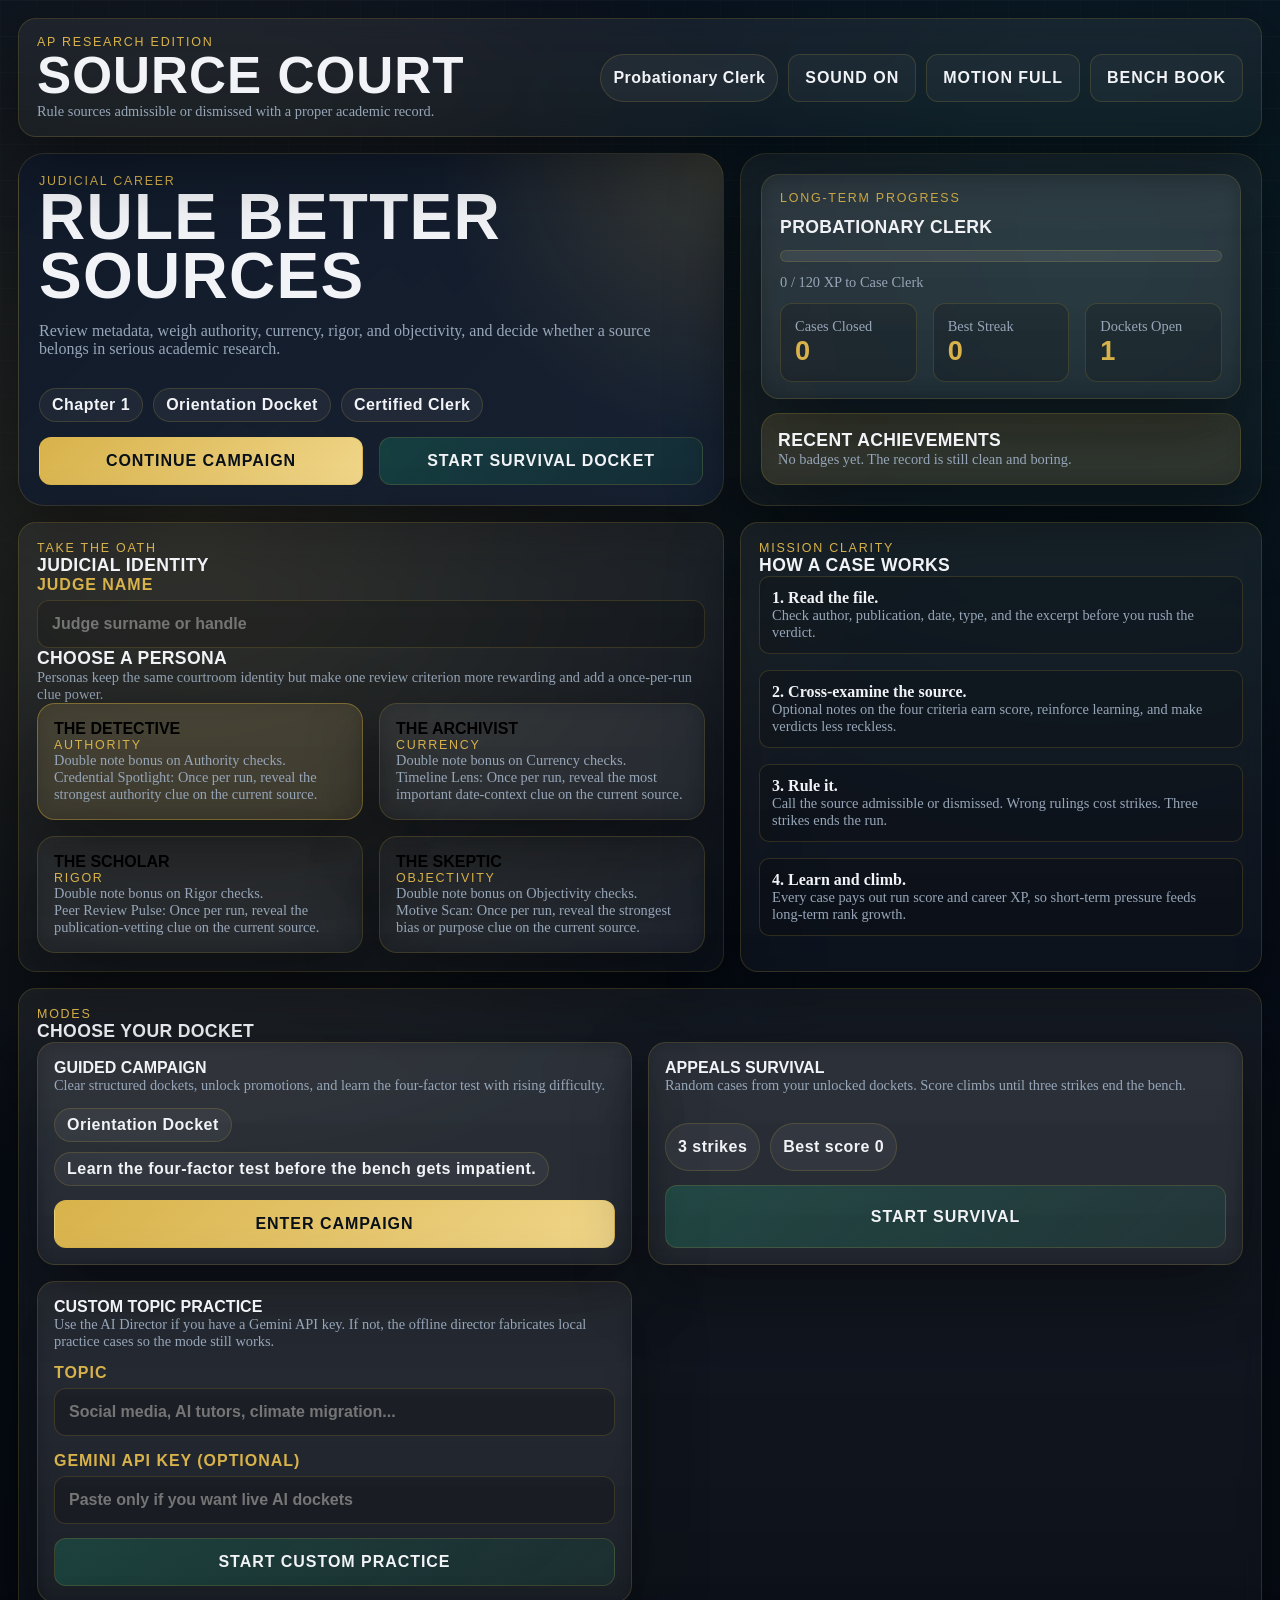
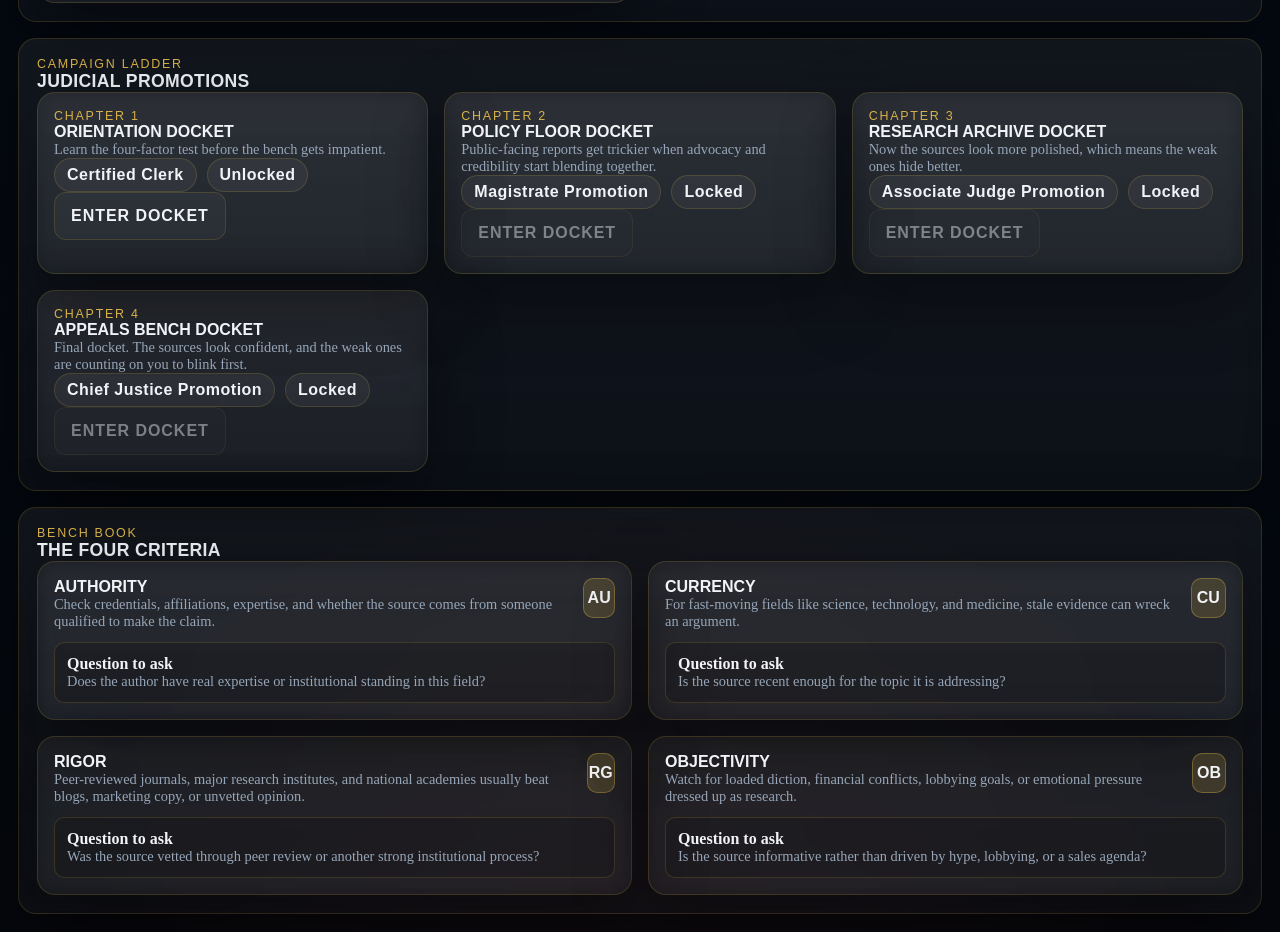
==== Source Court2/index.html @ 69c7f865 "Change" ====
<!DOCTYPE html>
<html lang="en">
  <head>
    <meta charset="UTF-8" />
    <meta name="viewport" content="width=device-width, initial-scale=1.0" />
    <title>Source Court: AP Research Edition</title>
    <meta
      name="description"
      content="A courtroom source-evaluation game for AP Research and source review practice."
    />
    <link rel="stylesheet" href="styles.css" />
  </head>
  <body>
    <div id="app" class="app-shell">
      <noscript>
        <div class="noscript">
          Source Court needs JavaScript enabled. The bench is unimpressed.
        </div>
      </noscript>
    </div>
    <div id="live-region" class="sr-only" aria-live="polite" aria-atomic="true"></div>
    <script src="data.js"></script>
    <script src="app.js"></script>
  </body>
</html>
---- Source Court2/styles.css ----
:root {
  --bg: #07101d;
  --bg-deep: #04070e;
  --surface: #101a2b;
  --surface-2: #172235;
  --panel: rgba(255, 255, 255, 0.05);
  --line: rgba(212, 175, 55, 0.18);
  --line-strong: rgba(212, 175, 55, 0.42);
  --gold: #d8b24a;
  --gold-soft: #f0d68a;
  --text: #f1f3f6;
  --muted: #97a6b8;
  --admit: #18c08c;
  --dismiss: #f05c53;
  --ink: #091018;
  --shadow: 0 24px 70px rgba(0, 0, 0, 0.42);
  --radius-xl: 26px;
  --radius-lg: 18px;
  --radius-md: 12px;
  --radius-sm: 8px;
  --display: 'Avenir Next Condensed', 'Franklin Gothic Medium', 'Segoe UI', sans-serif;
  --body: Georgia, 'Times New Roman', serif;
}

*,
*::before,
*::after {
  box-sizing: border-box;
}

html,
body {
  min-height: 100%;
}

body {
  margin: 0;
  font-family: var(--body);
  color: var(--text);
  background:
    radial-gradient(circle at 15% 20%, rgba(216, 178, 74, 0.15), transparent 30%),
    radial-gradient(circle at 85% 10%, rgba(24, 192, 140, 0.08), transparent 24%),
    radial-gradient(circle at 50% 110%, rgba(240, 92, 83, 0.08), transparent 26%),
    linear-gradient(180deg, #08101d 0%, #04070d 100%);
  letter-spacing: 0;
}

body::before {
  content: '';
  position: fixed;
  inset: 0;
  pointer-events: none;
  background-image:
    linear-gradient(rgba(255, 255, 255, 0.03) 1px, transparent 1px),
    linear-gradient(90deg, rgba(255, 255, 255, 0.02) 1px, transparent 1px);
  background-size: 36px 36px;
  mask-image: linear-gradient(180deg, rgba(0, 0, 0, 0.82), transparent 90%);
}

button,
input {
  font: inherit;
}

button {
  cursor: pointer;
}

input {
  width: 100%;
}

.app-shell {
  min-height: 100vh;
  padding: 18px;
}

.screen {
  min-height: calc(100vh - 36px);
  display: grid;
  gap: 16px;
}

.topbar,
.panel,
.case-card,
.criteria-card,
.mode-card,
.persona-card,
.summary-card,
.toast,
.modal-card,
.score-breakdown,
.badge-card,
.hero-main,
.hero-side,
.career-banner,
.bench-brief,
.power-card {
  border: 1px solid var(--line);
  background: linear-gradient(180deg, rgba(255, 255, 255, 0.06), rgba(255, 255, 255, 0.03));
  box-shadow: var(--shadow);
  backdrop-filter: blur(10px);
}

.topbar {
  display: flex;
  justify-content: space-between;
  align-items: center;
  gap: 18px;
  padding: 16px 18px;
  border-radius: var(--radius-lg);
  position: sticky;
  top: 18px;
  z-index: 30;
}

.brand-lockup {
  display: grid;
  gap: 4px;
}

.eyebrow {
  font-family: var(--display);
  font-size: 0.78rem;
  text-transform: uppercase;
  letter-spacing: 0.14em;
  color: var(--gold);
}

.brand-title,
.section-title,
.panel-title,
.screen-title,
.stamp {
  margin: 0;
  font-family: var(--display);
  font-weight: 900;
  text-transform: uppercase;
  letter-spacing: 0.02em;
}

.brand-title {
  font-size: clamp(2.1rem, 4vw, 3.4rem);
  line-height: 0.9;
}

.screen-title {
  font-size: clamp(2.4rem, 5vw, 4rem);
  line-height: 0.92;
}

.section-title,
.panel-title {
  font-size: 1.1rem;
}

.subtle,
.muted {
  color: var(--muted);
}

.small {
  font-size: 0.9rem;
}

.hero-grid,
.home-grid,
.court-grid,
.verdict-grid,
.summary-grid,
.criteria-grid,
.mode-grid,
.persona-grid,
.score-grid,
.sidebar-stack,
.field-stack,
.button-row,
.tag-row,
.career-stats,
.overview-grid {
  display: grid;
  gap: 16px;
}

.hero-grid,
.court-grid {
  grid-template-columns: minmax(0, 1.15fr) minmax(300px, 0.85fr);
}

.home-grid {
  grid-template-columns: minmax(0, 1.15fr) minmax(320px, 0.85fr);
}

.hero-main,
.hero-side,
.panel,
.case-card,
.summary-card,
.mode-card,
.badge-card,
.bench-brief,
.power-card {
  border-radius: var(--radius-xl);
  padding: 20px;
}

.hero-main {
  min-height: 320px;
  display: flex;
  flex-direction: column;
  justify-content: space-between;
  background:
    radial-gradient(circle at top right, rgba(216, 178, 74, 0.18), transparent 36%),
    linear-gradient(135deg, rgba(16, 26, 43, 0.9), rgba(23, 34, 53, 0.82));
}

.hero-side {
  display: grid;
  align-content: start;
  gap: 14px;
}

.panel {
  border-radius: var(--radius-lg);
  padding: 18px;
}

.button,
.toggle-button,
.note-button,
.mode-card button,
.persona-card,
.ruling-button {
  border: 1px solid var(--line);
  border-radius: 12px;
  transition: transform 140ms ease, border-color 140ms ease, background 140ms ease, box-shadow 140ms ease;
}

.button,
.toggle-button,
.ruling-button {
  min-height: 48px;
  padding: 12px 16px;
  font-family: var(--display);
  font-weight: 800;
  text-transform: uppercase;
  letter-spacing: 0.06em;
}

.button:hover,
.toggle-button:hover,
.note-button:hover,
.persona-card:hover,
.ruling-button:hover {
  transform: translateY(-2px);
  border-color: var(--line-strong);
}

.button.primary {
  background: linear-gradient(135deg, var(--gold), var(--gold-soft));
  color: var(--ink);
}

.button.secondary {
  background: linear-gradient(135deg, rgba(24, 192, 140, 0.2), rgba(24, 192, 140, 0.08));
  color: var(--text);
}

.button.ghost,
.toggle-button,
.note-button {
  background: rgba(255, 255, 255, 0.035);
  color: var(--text);
}

.button.danger,
.ruling-button.dismiss {
  background: rgba(240, 92, 83, 0.14);
  border-color: rgba(240, 92, 83, 0.4);
  color: #ffd7d3;
}

.button.good,
.ruling-button.admit {
  background: rgba(24, 192, 140, 0.14);
  border-color: rgba(24, 192, 140, 0.42);
  color: #d8fff2;
}

.button:disabled,
.toggle-button:disabled,
.note-button:disabled,
.ruling-button:disabled {
  opacity: 0.45;
  transform: none;
  cursor: not-allowed;
}

.button-row {
  grid-template-columns: repeat(2, minmax(0, 1fr));
}

.single-button-row {
  display: grid;
  gap: 12px;
}

.field-stack label {
  display: grid;
  gap: 6px;
  font-family: var(--display);
  font-weight: 700;
  text-transform: uppercase;
  letter-spacing: 0.06em;
  color: var(--gold);
}

.field-stack input {
  min-height: 48px;
  padding: 12px 14px;
  border-radius: 12px;
  border: 1px solid var(--line);
  background: rgba(0, 0, 0, 0.18);
  color: var(--text);
}

.field-stack input:focus {
  outline: none;
  border-color: var(--line-strong);
  box-shadow: 0 0 0 3px rgba(216, 178, 74, 0.14);
}

.tag-row {
  display: flex;
  flex-wrap: wrap;
  gap: 10px;
}

.tag,
.score-pill,
.career-pill,
.status-pill {
  display: inline-flex;
  align-items: center;
  justify-content: center;
  min-height: 34px;
  padding: 7px 12px;
  border-radius: 999px;
  background: rgba(255, 255, 255, 0.05);
  border: 1px solid var(--line);
  font-family: var(--display);
  font-weight: 700;
  letter-spacing: 0.03em;
}

.status-pill.good {
  color: var(--admit);
  border-color: rgba(24, 192, 140, 0.4);
}

.status-pill.bad {
  color: var(--dismiss);
  border-color: rgba(240, 92, 83, 0.4);
}

.career-banner {
  border-radius: var(--radius-lg);
  padding: 16px 18px;
  display: grid;
  gap: 12px;
}

.meter {
  position: relative;
  height: 12px;
  border-radius: 999px;
  overflow: hidden;
  border: 1px solid var(--line);
  background: rgba(255, 255, 255, 0.08);
}

.meter-fill {
  position: absolute;
  inset: 0 auto 0 0;
  width: 0%;
  border-radius: inherit;
  background: linear-gradient(90deg, var(--gold), var(--gold-soft));
}

.career-stats {
  grid-template-columns: repeat(3, minmax(0, 1fr));
}

.stat-card {
  border-radius: var(--radius-md);
  padding: 14px;
  border: 1px solid var(--line);
  background: rgba(0, 0, 0, 0.16);
}

.stat-card strong,
.score-box strong {
  display: block;
  font-family: var(--display);
  font-size: 1.7rem;
  color: var(--gold);
}

.mode-grid,
.persona-grid,
.criteria-grid,
.score-grid,
.summary-grid {
  grid-template-columns: repeat(2, minmax(0, 1fr));
}

.mode-card,
.persona-card,
.criteria-card,
.summary-card,
.badge-card {
  border-radius: var(--radius-lg);
  padding: 16px;
}

.mode-card {
  display: grid;
  gap: 14px;
}

.mode-card h3,
.persona-card h3,
.criteria-card h3,
.summary-card h3,
.badge-card h3 {
  margin: 0;
  font-family: var(--display);
  text-transform: uppercase;
  font-size: 1rem;
}

.persona-card {
  background: rgba(255, 255, 255, 0.03);
  text-align: left;
}

.persona-card.active {
  border-color: var(--line-strong);
  background: rgba(216, 178, 74, 0.12);
}

.criteria-card {
  display: grid;
  gap: 12px;
  background: rgba(255, 255, 255, 0.035);
}

.criteria-head {
  display: flex;
  justify-content: space-between;
  gap: 12px;
  align-items: start;
}

.criteria-short {
  width: 40px;
  height: 40px;
  display: inline-flex;
  align-items: center;
  justify-content: center;
  border-radius: 10px;
  background: rgba(216, 178, 74, 0.18);
  border: 1px solid rgba(216, 178, 74, 0.36);
  font-family: var(--display);
  font-weight: 800;
}

.note-row {
  display: flex;
  gap: 10px;
}

.note-button {
  flex: 1;
  min-height: 40px;
  padding: 9px 12px;
  font-family: var(--display);
  font-weight: 800;
  letter-spacing: 0.04em;
  text-transform: uppercase;
}

.note-button.pass.active {
  background: rgba(24, 192, 140, 0.16);
  border-color: rgba(24, 192, 140, 0.45);
  color: #dcfff5;
}

.note-button.fail.active {
  background: rgba(240, 92, 83, 0.16);
  border-color: rgba(240, 92, 83, 0.45);
  color: #ffe1de;
}

.criteria-clue,
.tutorial-callout,
.rule-note {
  border-radius: 10px;
  padding: 12px;
  border: 1px solid var(--line);
  background: rgba(0, 0, 0, 0.16);
}

.tutorial-callout {
  border-color: rgba(216, 178, 74, 0.3);
  background: rgba(216, 178, 74, 0.08);
}

.case-card {
  display: grid;
  gap: 16px;
}

.case-meta {
  display: grid;
  grid-template-columns: auto 1fr;
  gap: 8px 16px;
  font-family: var(--display);
}

.case-meta dt {
  text-transform: uppercase;
  letter-spacing: 0.08em;
  color: var(--gold);
  font-size: 0.78rem;
}

.case-meta dd {
  margin: 0;
  color: var(--text);
  font-size: 0.98rem;
}

.excerpt {
  padding: 18px;
  border-radius: 16px;
  background: rgba(0, 0, 0, 0.22);
  border-left: 4px solid var(--gold);
  font-size: 1.15rem;
  line-height: 1.7;
}

.score-box {
  border-radius: 12px;
  padding: 12px 14px;
  border: 1px solid var(--line);
  background: rgba(0, 0, 0, 0.16);
}

.score-grid.run {
  grid-template-columns: repeat(4, minmax(0, 1fr));
}

.strike-row {
  display: inline-flex;
  gap: 8px;
}

.strike-chip {
  width: 22px;
  height: 22px;
  border-radius: 999px;
  border: 1px solid var(--line-strong);
  background: rgba(216, 178, 74, 0.22);
}

.strike-chip.lost {
  background: rgba(240, 92, 83, 0.22);
  border-color: rgba(240, 92, 83, 0.46);
}

.bench-brief,
.power-card {
  display: grid;
  gap: 12px;
}

.ruling-grid {
  display: grid;
  grid-template-columns: repeat(2, minmax(0, 1fr));
  gap: 16px;
}

.ruling-button {
  min-height: 120px;
  display: grid;
  gap: 6px;
  align-content: center;
  text-align: center;
}

.ruling-button strong {
  font-size: 1.15rem;
}

.stamp {
  display: inline-flex;
  align-items: center;
  justify-content: center;
  min-height: 110px;
  padding: 18px 26px;
  border-radius: 18px;
  border: 4px solid currentColor;
  transform: rotate(-4deg);
  font-size: clamp(2rem, 4vw, 3rem);
}

.stamp.good {
  color: var(--admit);
}

.stamp.bad {
  color: var(--dismiss);
}

.verdict-hero {
  display: grid;
  gap: 16px;
  justify-items: center;
  text-align: center;
}

.score-breakdown {
  border-radius: var(--radius-lg);
  padding: 18px;
  display: grid;
  gap: 10px;
}

.breakdown-row {
  display: flex;
  justify-content: space-between;
  gap: 18px;
  padding-bottom: 10px;
  border-bottom: 1px solid rgba(255, 255, 255, 0.08);
}

.breakdown-row:last-child {
  border-bottom: 0;
  padding-bottom: 0;
}

.criterion-review {
  display: grid;
  gap: 10px;
}

.criterion-review-row {
  border-radius: 12px;
  padding: 14px;
  border: 1px solid var(--line);
  background: rgba(0, 0, 0, 0.18);
  display: grid;
  gap: 6px;
}

.criterion-review-row.good {
  border-color: rgba(24, 192, 140, 0.32);
}

.criterion-review-row.bad {
  border-color: rgba(240, 92, 83, 0.32);
}

.summary-grid {
  grid-template-columns: repeat(3, minmax(0, 1fr));
}

.badge-card {
  background: rgba(216, 178, 74, 0.12);
}

.modal {
  position: fixed;
  inset: 0;
  display: grid;
  place-items: center;
  background: rgba(4, 7, 14, 0.84);
  backdrop-filter: blur(8px);
  z-index: 60;
  padding: 18px;
}

.modal-card {
  width: min(980px, 100%);
  border-radius: 24px;
  padding: 24px;
  display: grid;
  gap: 16px;
}

.toast {
  position: fixed;
  right: 20px;
  bottom: 20px;
  min-width: 260px;
  max-width: 360px;
  border-radius: 16px;
  padding: 14px 16px;
  z-index: 70;
}

.noscript {
  min-height: 100vh;
  display: grid;
  place-items: center;
  text-align: center;
  font-size: 1.1rem;
  padding: 24px;
}

.sr-only {
  position: absolute;
  width: 1px;
  height: 1px;
  padding: 0;
  margin: -1px;
  overflow: hidden;
  clip: rect(0, 0, 0, 0);
  white-space: nowrap;
  border: 0;
}

body.reduced-motion *,
body.reduced-motion *::before,
body.reduced-motion *::after {
  animation-duration: 0.01ms !important;
  transition-duration: 0.01ms !important;
  scroll-behavior: auto !important;
}

@media (max-width: 1100px) {
  .hero-grid,
  .home-grid,
  .court-grid,
  .verdict-grid {
    grid-template-columns: 1fr;
  }
}

@media (max-width: 760px) {
  .app-shell {
    padding: 10px;
  }

  .topbar {
    position: static;
    flex-direction: column;
    align-items: stretch;
  }

  .mode-grid,
  .persona-grid,
  .criteria-grid,
  .score-grid,
  .summary-grid,
  .career-stats,
  .button-row,
  .ruling-grid {
    grid-template-columns: 1fr;
  }

  .screen-title {
    font-size: 2.4rem;
  }
}
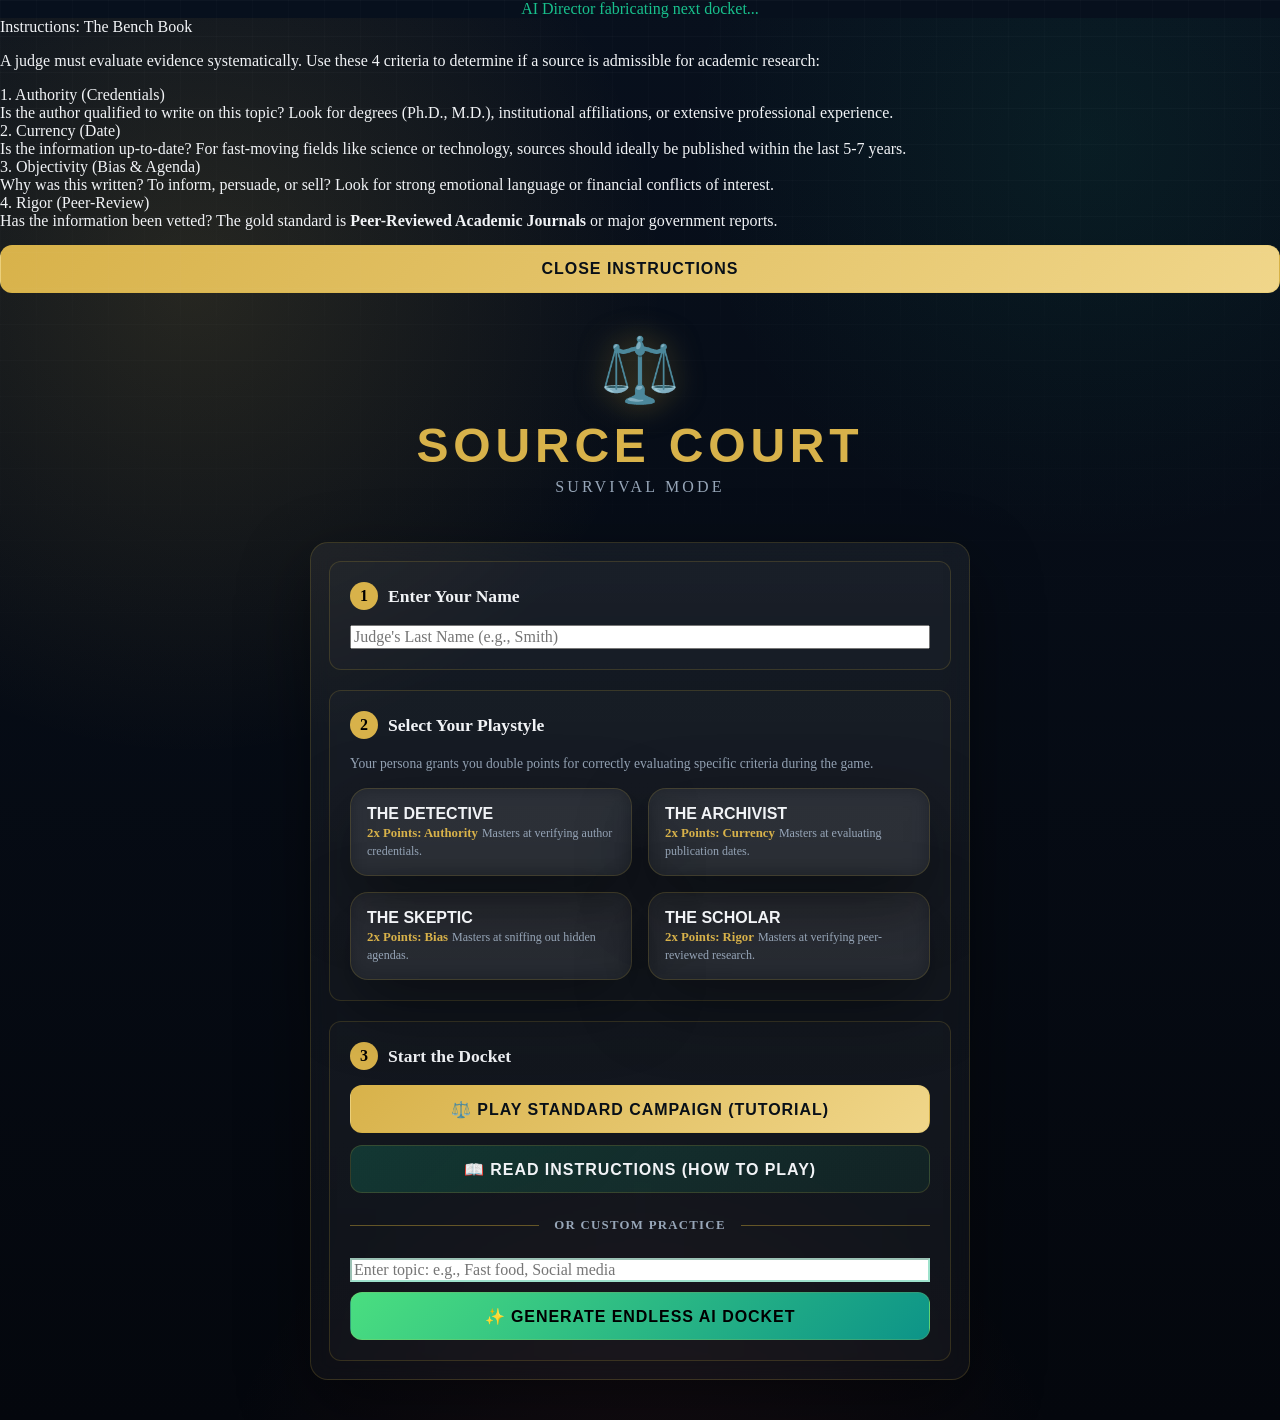
==== commit 11fea2b7: "Update index.html" ====
--- a/Source Court2/index.html
+++ b/Source Court2/index.html
@@ -1,25 +1,278 @@
 <!DOCTYPE html>
 <html lang="en">
-  <head>
-    <meta charset="UTF-8" />
-    <meta name="viewport" content="width=device-width, initial-scale=1.0" />
-    <title>Source Court: AP Research Edition</title>
-    <meta
-      name="description"
-      content="A courtroom source-evaluation game for AP Research and source review practice."
-    />
-    <link rel="stylesheet" href="styles.css" />
-  </head>
-  <body>
-    <div id="app" class="app-shell">
-      <noscript>
-        <div class="noscript">
-          Source Court needs JavaScript enabled. The bench is unimpressed.
-        </div>
-      </noscript>
-    </div>
-    <div id="live-region" class="sr-only" aria-live="polite" aria-atomic="true"></div>
-    <script src="data.js"></script>
-    <script src="app.js"></script>
-  </body>
+<head>
+<meta charset="UTF-8">
+<meta name="viewport" content="width=device-width, initial-scale=1.0">
+<title>Source Court — AP Research Edition</title>
+<link rel="stylesheet" href="styles.css">
+<style>
+  /* Extra UX Styles for the Home Screen Steps */
+  .step-container {
+    background: rgba(255, 255, 255, 0.02);
+    border: 1px solid var(--line);
+    border-radius: var(--radius-md);
+    padding: 20px;
+    margin-bottom: 20px;
+    text-align: left;
+  }
+  .step-title {
+    font-size: 1.1rem;
+    font-weight: 800;
+    color: var(--text);
+    margin-bottom: 15px;
+    display: flex;
+    align-items: center;
+    gap: 10px;
+  }
+  .step-num {
+    background: var(--gold);
+    color: #000;
+    width: 28px;
+    height: 28px;
+    display: flex;
+    align-items: center;
+    justify-content: center;
+    border-radius: 50%;
+    font-size: 1rem;
+    font-weight: 900;
+  }
+  #error-message {
+    display: none;
+    background: rgba(239, 68, 68, 0.1);
+    border: 1px solid var(--dismiss);
+    color: var(--dismiss);
+    padding: 15px;
+    border-radius: var(--radius-md);
+    margin-bottom: 20px;
+    font-weight: bold;
+    text-align: center;
+    animation: shake 0.4s ease;
+  }
+</style>
+</head>
+<body>
+
+<div id="aiLoadingModal" class="modal-overlay">
+  <div class="modal-content" style="text-align: center; border-color: var(--admit); background: var(--bg);">
+    <div class="ai-spinner" style="border-top-color: var(--admit); border-color: var(--admit-dim);"></div>
+    <div class="ai-loader" style="color: var(--admit);">AI Director fabricating next docket...</div>
+  </div>
+</div>
+
+<div id="benchBookModal" class="modal-overlay">
+  <div class="modal-content">
+    <div class="modal-title">Instructions: The Bench Book</div>
+    <p>A judge must evaluate evidence systematically. Use these 4 criteria to determine if a source is admissible for academic research:</p>
+    
+    <div class="def-block">
+      <div class="def-title">1. Authority (Credentials)</div>
+      <div class="def-desc">Is the author qualified to write on this topic? Look for degrees (Ph.D., M.D.), institutional affiliations, or extensive professional experience.</div>
+    </div>
+    <div class="def-block">
+      <div class="def-title">2. Currency (Date)</div>
+      <div class="def-desc">Is the information up-to-date? For fast-moving fields like science or technology, sources should ideally be published within the last 5-7 years.</div>
+    </div>
+    <div class="def-block">
+      <div class="def-title">3. Objectivity (Bias & Agenda)</div>
+      <div class="def-desc">Why was this written? To inform, persuade, or sell? Look for strong emotional language or financial conflicts of interest.</div>
+    </div>
+    <div class="def-block">
+      <div class="def-title">4. Rigor (Peer-Review)</div>
+      <div class="def-desc">Has the information been vetted? The gold standard is <strong>Peer-Reviewed Academic Journals</strong> or major government reports.</div>
+    </div>
+
+    <button class="button primary" style="width: 100%; margin-top: 15px;" onclick="document.getElementById('benchBookModal').classList.remove('active')">Close Instructions</button>
+  </div>
+</div>
+
+<div id="home" class="screen active" style="align-content: center; max-width: 700px; margin: 0 auto; padding: 40px 20px;">
+  <div style="text-align: center; margin-bottom: 30px;">
+    <span style="font-size: 4rem; display: block; margin-bottom: 10px; filter: drop-shadow(0 0 15px rgba(212, 175, 55, 0.5));">⚖️</span>
+    <div style="font-size: 3rem; font-weight: 900; letter-spacing: 0.1em; color: var(--gold); text-transform: uppercase; font-family: var(--display);">Source Court</div>
+    <div style="color: var(--muted); font-size: 1rem; margin-top: 5px; letter-spacing: 0.2em; text-transform: uppercase;">Survival Mode</div>
+  </div>
+  
+  <div class="panel">
+    <div id="error-message"></div>
+
+    <div class="step-container">
+      <div class="step-title"><span class="step-num">1</span> Enter Your Name</div>
+      <input type="text" id="inp-name" placeholder="Judge's Last Name (e.g., Smith)" autocomplete="off">
+    </div>
+
+    <div class="step-container">
+      <div class="step-title"><span class="step-num">2</span> Select Your Playstyle</div>
+      <p style="font-size: 0.85rem; color: var(--muted); margin-bottom: 15px; line-height: 1.4;">Your persona grants you double points for correctly evaluating specific criteria during the game.</p>
+      
+      <div class="persona-grid">
+        <div class="persona-card p-auth" onclick="selectPersona('authority')">
+          <h3>The Detective</h3>
+          <span style="color: var(--gold); font-size: 0.8rem; font-weight: bold;">2x Points: Authority</span>
+          <span style="color: var(--muted); font-size: 0.75rem; margin-top: 5px;">Masters at verifying author credentials.</span>
+        </div>
+        <div class="persona-card p-curr" onclick="selectPersona('currency')">
+          <h3>The Archivist</h3>
+          <span style="color: var(--gold); font-size: 0.8rem; font-weight: bold;">2x Points: Currency</span>
+          <span style="color: var(--muted); font-size: 0.75rem; margin-top: 5px;">Masters at evaluating publication dates.</span>
+        </div>
+        <div class="persona-card p-bias" onclick="selectPersona('bias')">
+          <h3>The Skeptic</h3>
+          <span style="color: var(--gold); font-size: 0.8rem; font-weight: bold;">2x Points: Bias</span>
+          <span style="color: var(--muted); font-size: 0.75rem; margin-top: 5px;">Masters at sniffing out hidden agendas.</span>
+        </div>
+        <div class="persona-card p-peer" onclick="selectPersona('peer')">
+          <h3>The Scholar</h3>
+          <span style="color: var(--gold); font-size: 0.8rem; font-weight: bold;">2x Points: Rigor</span>
+          <span style="color: var(--muted); font-size: 0.75rem; margin-top: 5px;">Masters at verifying peer-reviewed research.</span>
+        </div>
+      </div>
+    </div>
+
+    <div class="step-container" style="margin-bottom: 0;">
+      <div class="step-title"><span class="step-num">3</span> Start the Docket</div>
+      
+      <div class="single-button-row">
+        <button class="button primary" onclick="startGame(false)">⚖️ Play Standard Campaign (Tutorial)</button>
+        <button class="button secondary" onclick="document.getElementById('benchBookModal').classList.add('active')">📖 Read Instructions (How to Play)</button>
+      </div>
+
+      <div style="display: flex; align-items: center; text-align: center; margin: 25px 0; color: var(--muted); font-size: 0.8rem; text-transform: uppercase; letter-spacing: 0.1em; font-weight: bold;">
+        <span style="flex: 1; border-bottom: 1px solid var(--line-strong); margin-right: 15px;"></span>
+        OR CUSTOM PRACTICE
+        <span style="flex: 1; border-bottom: 1px solid var(--line-strong); margin-left: 15px;"></span>
+      </div>
+      
+      <div style="display: grid; gap: 10px;">
+        <input type="text" id="inp-topic" placeholder="Enter topic: e.g., Fast food, Social media" style="border-color: rgba(16, 185, 129, 0.4);">
+        <button class="button" style="background: linear-gradient(135deg, #4ade80, #0d9488); color: #000;" onclick="startGame(true)">✨ Generate Endless AI Docket</button>
+      </div>
+    </div>
+
+  </div>
+</div>
+
+<div id="court" class="screen" style="display: none; max-width: 900px; margin: 0 auto; padding-top: 20px;">
+  <div class="topbar">
+    <div style="text-align: center;">
+      <div class="eyebrow" style="color: var(--muted);">Strikes</div>
+      <div style="font-size: 1.2rem; display: flex; gap: 5px;" id="hudStrikes">
+        <span class="strike-chip" id="s1"></span>
+        <span class="strike-chip" id="s2"></span>
+        <span class="strike-chip" id="s3"></span>
+      </div>
+    </div>
+    <div style="text-align: center;">
+      <div class="eyebrow" style="color: var(--muted);">Streak</div>
+      <div style="font-size: 1.2rem; font-weight: bold; font-family: monospace;" id="hudStreak">0 🔥</div>
+    </div>
+    <div style="text-align: center;">
+      <div class="eyebrow" style="color: var(--gold);">Score</div>
+      <div style="font-size: 1.2rem; font-weight: bold; font-family: monospace; color: var(--gold);" id="hudRep">0</div>
+    </div>
+  </div>
+
+  <div class="case-card">
+    <h2 style="font-family: var(--display); font-size: 1.6rem; margin-bottom: 15px;" id="cfTitle"></h2>
+    <div class="metadata-grid">
+      <span class="meta-key">Author</span><span class="meta-val" id="cfAuthor"></span>
+      <span class="meta-key">Publication</span><span class="meta-val" id="cfPub"></span>
+      <span class="meta-key">Date</span><span class="meta-val" id="cfDate"></span>
+      <span class="meta-key">Type</span><span class="meta-val" id="cfType"></span>
+    </div>
+    <div class="excerpt-box" id="cfExcerpt"></div>
+  </div>
+
+  <div class="panel">
+    <h3 class="panel-title" style="color: var(--gold); text-transform: uppercase; letter-spacing: 0.1em; font-size: 1rem; border-bottom: 1px solid var(--line); padding-bottom: 10px; margin-bottom: 20px;">Evidence Gathering (Optional)</h3>
+    
+    <div style="display: grid; gap: 20px;">
+      <div>
+        <div style="font-weight: bold; margin-bottom: 10px;"><span style="color: var(--gold);">1. AUTHORITY:</span> Does the author possess verifiable credentials in this field?</div>
+        <div style="display: flex; gap: 10px;">
+          <button class="button secondary yes" id="btn-q-auth-y" style="flex: 1;" onclick="answerQ('authority', true)">PASSES</button>
+          <button class="button secondary no" id="btn-q-auth-n" style="flex: 1;" onclick="answerQ('authority', false)">FAILS</button>
+        </div>
+      </div>
+      <div>
+        <div style="font-weight: bold; margin-bottom: 10px;"><span style="color: var(--gold);">2. CURRENCY:</span> Is this source sufficiently recent (usually 5-7 years)?</div>
+        <div style="display: flex; gap: 10px;">
+          <button class="button secondary yes" id="btn-q-curr-y" style="flex: 1;" onclick="answerQ('currency', true)">PASSES</button>
+          <button class="button secondary no" id="btn-q-curr-n" style="flex: 1;" onclick="answerQ('currency', false)">FAILS</button>
+        </div>
+      </div>
+      <div>
+        <div style="font-weight: bold; margin-bottom: 10px;"><span style="color: var(--gold);">3. RIGOR:</span> Was this published in a peer-reviewed academic journal?</div>
+        <div style="display: flex; gap: 10px;">
+          <button class="button secondary yes" id="btn-q-peer-y" style="flex: 1;" onclick="answerQ('peer', true)">PASSES</button>
+          <button class="button secondary no" id="btn-q-peer-n" style="flex: 1;" onclick="answerQ('peer', false)">FAILS</button>
+        </div>
+      </div>
+      <div>
+        <div style="font-weight: bold; margin-bottom: 10px;"><span style="color: var(--gold);">4. OBJECTIVITY:</span> Is this source objective and free from extreme bias?</div>
+        <div style="display: flex; gap: 10px;">
+          <button class="button secondary yes" id="btn-q-bias-y" style="flex: 1;" onclick="answerQ('bias', true)">PASSES</button>
+          <button class="button secondary no" id="btn-q-bias-n" style="flex: 1;" onclick="answerQ('bias', false)">FAILS</button>
+        </div>
+      </div>
+    </div>
+  </div>
+
+  <div class="ruling-grid">
+    <button class="ruling-button" data-verdict="true" onclick="submitRuling(true)">
+      <strong>Rule Admissible</strong>
+      <span style="font-size: 0.85rem; opacity: 0.8;">Source is credible & academic</span>
+    </button>
+    <button class="ruling-button" data-verdict="false" onclick="submitRuling(false)">
+      <strong>Rule Dismissed</strong>
+      <span style="font-size: 0.85rem; opacity: 0.8;">Source is flawed or biased</span>
+    </button>
+  </div>
+  <div style="height: 100px;"></div>
+</div>
+
+<div id="verdict" class="screen" style="display: none; max-width: 700px; margin: 0 auto; padding: 40px 20px;">
+  <div style="text-align: center; margin-bottom: 40px;">
+    <div class="stamp" id="verdictStamp"></div>
+    <div id="verdictPromo" style="display: inline-block; padding: 8px 16px; border-radius: 8px; font-weight: bold; text-transform: uppercase; letter-spacing: 0.1em; margin-top: 15px;"></div>
+    <div style="font-size: 1.5rem; font-weight: bold; color: var(--gold); font-family: monospace; margin-top: 15px;" id="verdictRoundScore">+0 SCORE</div>
+  </div>
+
+  <div class="panel" style="margin-bottom: 30px;">
+    <h3 style="color: var(--gold); text-transform: uppercase; font-size: 1rem; border-bottom: 1px solid var(--line); padding-bottom: 10px; margin-bottom: 15px;">Chief Justice Debrief</h3>
+    <div style="font-size: 1.1rem; line-height: 1.6; margin-bottom: 25px;" id="verdictExp"></div>
+    
+    <div id="ceResultsBox" style="display: grid; gap: 10px; margin-bottom: 25px;"></div>
+
+    <div id="aiDebriefZone" style="display: none;">
+      <button class="button" id="btnAskAI" style="width: 100%; background: rgba(74, 222, 128, 0.1); border: 1px solid var(--admit); color: var(--admit);" onclick="askAIForDebrief()">✨ Ask AI Director for detailed breakdown</button>
+      <div id="aiExpBox" style="margin-top: 15px; background: rgba(0,0,0,0.5); border-left: 3px solid var(--admit); padding: 15px; line-height: 1.5; display: none;"></div>
+    </div>
+  </div>
+
+  <button class="button primary" style="width: 100%; padding: 20px; font-size: 1.2rem;" onclick="nextCase()">Bring in the Next Source</button>
+</div>
+
+<div id="end" class="screen" style="display: none; align-content: center; max-width: 500px; margin: 0 auto; text-align: center; padding: 20px;">
+  <div class="panel" id="endCard" style="padding: 50px 30px;">
+    <div style="font-size: 3rem; font-weight: 900; text-transform: uppercase; font-family: var(--display); margin-bottom: 10px;" id="endTitle">MISTRIAL</div>
+    <div style="color: var(--muted); font-size: 1.2rem; margin-bottom: 30px;" id="endRank">You Have Been Disbarred (3 Strikes)</div>
+    
+    <div style="display: grid; grid-template-columns: 1fr 1fr; gap: 15px; margin-bottom: 30px;">
+      <div style="background: rgba(0,0,0,0.3); padding: 20px; border-radius: 8px; border: 1px solid var(--line);">
+        <div style="font-size: 2.5rem; font-weight: bold; color: var(--gold); font-family: monospace;" id="endRep">0</div>
+        <div style="font-size: 0.8rem; text-transform: uppercase; font-weight: bold; letter-spacing: 0.1em; color: var(--muted);">Total Score</div>
+      </div>
+      <div style="background: rgba(0,0,0,0.3); padding: 20px; border-radius: 8px; border: 1px solid var(--line);">
+        <div style="font-size: 2.5rem; font-weight: bold; color: #fbbf24; font-family: monospace;" id="endStreak">0</div>
+        <div style="font-size: 0.8rem; text-transform: uppercase; font-weight: bold; letter-spacing: 0.1em; color: var(--muted);">Best Streak</div>
+      </div>
+    </div>
+    
+    <button class="button primary" style="width: 100%;" onclick="location.reload()">Return to Main Menu</button>
+  </div>
+</div>
+
+<script src="data.js"></script>
+<script src="app.js"></script>
+</body>
 </html>
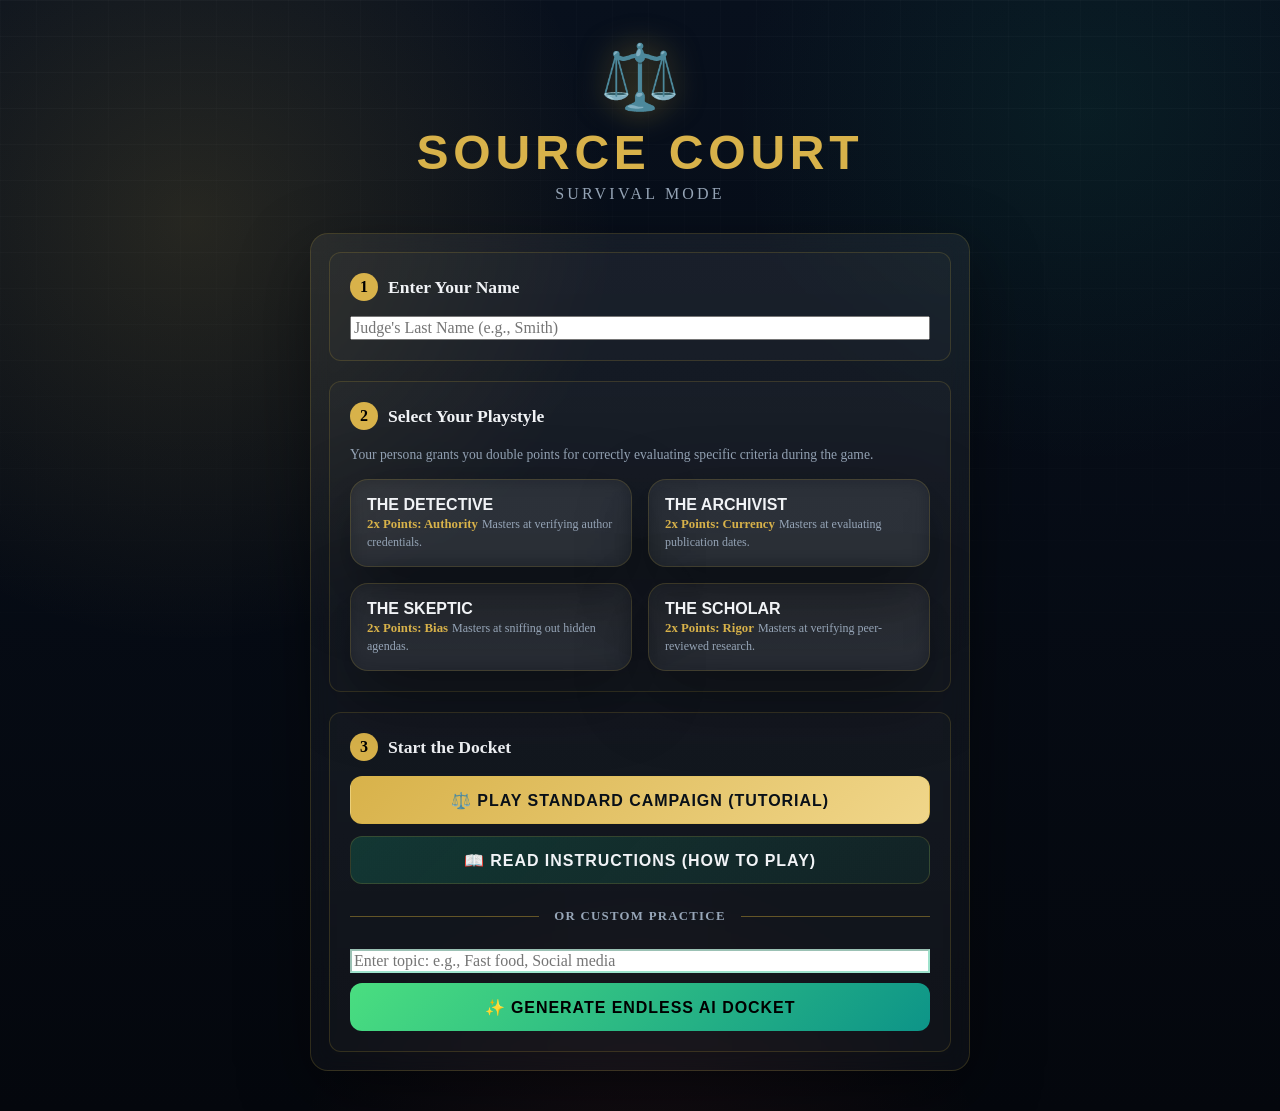
==== commit 50686940: "Update index.html" ====
--- a/Source Court2/index.html
+++ b/Source Court2/index.html
@@ -48,44 +48,86 @@
     text-align: center;
     animation: shake 0.4s ease;
   }
+  
+  @keyframes shake {
+    0%, 100% { transform: translateX(0); }
+    25% { transform: translateX(-5px); }
+    50% { transform: translateX(5px); }
+    75% { transform: translateX(-5px); }
+  }
+
+  .screen { display: none; }
+  .screen.active { display: block; animation: fadeUp 0.4s ease-out; }
+
+  @keyframes fadeUp {
+    from { opacity: 0; transform: translateY(15px); }
+    to   { opacity: 1; transform: translateY(0); }
+  }
+
+  /* Modals */
+  .modal-overlay {
+    position: fixed; top: 0; left: 0; right: 0; bottom: 0;
+    background: rgba(5, 8, 20, 0.9); backdrop-filter: blur(5px);
+    display: none; align-items: center; justify-content: center; z-index: 1000;
+  }
+  .modal-overlay.active { display: flex; }
+  .modal-content {
+    background: var(--surface); border: 1px solid var(--gold);
+    border-radius: var(--radius-lg); padding: 2.5rem; max-width: 600px; width: 90%;
+    box-shadow: 0 10px 50px rgba(212, 175, 55, 0.2); text-align: left;
+    max-height: 90vh; overflow-y: auto;
+  }
+  .modal-title {
+    color: var(--gold); font-size: 1.5rem; font-weight: 900;
+    text-transform: uppercase; margin-bottom: 1rem; text-align: center;
+  }
+  .def-block { background: rgba(255,255,255,0.03); border-radius: 8px; padding: 15px; margin-bottom: 15px; border-left: 4px solid var(--gold); }
+  .def-title { font-weight: 900; font-size: 1.1rem; text-transform: uppercase; margin-bottom: 5px; color: var(--gold); }
+  
+  .ai-spinner {
+    width: 60px; height: 60px; margin: 0 auto 20px auto;
+    border: 4px solid rgba(16, 185, 129, 0.2); border-top-color: var(--admit);
+    border-radius: 50%; animation: spin 1s linear infinite;
+  }
+  @keyframes spin { 100% { transform: rotate(360deg); } }
 </style>
 </head>
 <body>
 
 <div id="aiLoadingModal" class="modal-overlay">
   <div class="modal-content" style="text-align: center; border-color: var(--admit); background: var(--bg);">
-    <div class="ai-spinner" style="border-top-color: var(--admit); border-color: var(--admit-dim);"></div>
-    <div class="ai-loader" style="color: var(--admit);">AI Director fabricating next docket...</div>
+    <div class="ai-spinner"></div>
+    <div style="color: var(--admit); font-weight: bold; letter-spacing: 0.1em; text-transform: uppercase;">AI Director fabricating next docket...</div>
   </div>
 </div>
 
 <div id="benchBookModal" class="modal-overlay">
   <div class="modal-content">
     <div class="modal-title">Instructions: The Bench Book</div>
-    <p>A judge must evaluate evidence systematically. Use these 4 criteria to determine if a source is admissible for academic research:</p>
+    <p style="color: var(--muted); margin-bottom: 1rem;">A judge must evaluate evidence systematically. Use these 4 criteria to determine if a source is admissible for academic research:</p>
     
     <div class="def-block">
       <div class="def-title">1. Authority (Credentials)</div>
-      <div class="def-desc">Is the author qualified to write on this topic? Look for degrees (Ph.D., M.D.), institutional affiliations, or extensive professional experience.</div>
+      <div style="color: var(--muted); font-size: 0.95rem;">Is the author qualified to write on this topic? Look for degrees (Ph.D., M.D.), institutional affiliations, or extensive professional experience.</div>
     </div>
     <div class="def-block">
       <div class="def-title">2. Currency (Date)</div>
-      <div class="def-desc">Is the information up-to-date? For fast-moving fields like science or technology, sources should ideally be published within the last 5-7 years.</div>
+      <div style="color: var(--muted); font-size: 0.95rem;">Is the information up-to-date? For fast-moving fields like science or technology, sources should ideally be published within the last 5-7 years.</div>
     </div>
     <div class="def-block">
       <div class="def-title">3. Objectivity (Bias & Agenda)</div>
-      <div class="def-desc">Why was this written? To inform, persuade, or sell? Look for strong emotional language or financial conflicts of interest.</div>
+      <div style="color: var(--muted); font-size: 0.95rem;">Why was this written? To inform, persuade, or sell? Look for strong emotional language or financial conflicts of interest.</div>
     </div>
     <div class="def-block">
       <div class="def-title">4. Rigor (Peer-Review)</div>
-      <div class="def-desc">Has the information been vetted? The gold standard is <strong>Peer-Reviewed Academic Journals</strong> or major government reports.</div>
-    </div>
-
-    <button class="button primary" style="width: 100%; margin-top: 15px;" onclick="document.getElementById('benchBookModal').classList.remove('active')">Close Instructions</button>
+      <div style="color: var(--muted); font-size: 0.95rem;">Has the information been vetted? The gold standard is <strong>Peer-Reviewed Academic Journals</strong> or major government reports.</div>
+    </div>
+
+    <button class="button primary" onclick="startGame(false)">⚖️ Start Official Campaign</button>
   </div>
 </div>
 
-<div id="home" class="screen active" style="align-content: center; max-width: 700px; margin: 0 auto; padding: 40px 20px;">
+<div id="home" class="screen active" style="max-width: 700px; margin: 0 auto; padding: 40px 20px;">
   <div style="text-align: center; margin-bottom: 30px;">
     <span style="font-size: 4rem; display: block; margin-bottom: 10px; filter: drop-shadow(0 0 15px rgba(212, 175, 55, 0.5));">⚖️</span>
     <div style="font-size: 3rem; font-weight: 900; letter-spacing: 0.1em; color: var(--gold); text-transform: uppercase; font-family: var(--display);">Source Court</div>
@@ -144,14 +186,14 @@
       
       <div style="display: grid; gap: 10px;">
         <input type="text" id="inp-topic" placeholder="Enter topic: e.g., Fast food, Social media" style="border-color: rgba(16, 185, 129, 0.4);">
-        <button class="button" style="background: linear-gradient(135deg, #4ade80, #0d9488); color: #000;" onclick="startGame(true)">✨ Generate Endless AI Docket</button>
+        <button class="button" style="background: linear-gradient(135deg, #4ade80, #0d9488); color: #000; border: none;" onclick="startGame(true)">✨ Generate Endless AI Docket</button>
       </div>
     </div>
 
   </div>
 </div>
 
-<div id="court" class="screen" style="display: none; max-width: 900px; margin: 0 auto; padding-top: 20px;">
+<div id="court" class="screen" style="max-width: 900px; margin: 0 auto; padding-top: 20px;">
   <div class="topbar">
     <div style="text-align: center;">
       <div class="eyebrow" style="color: var(--muted);">Strikes</div>
@@ -230,7 +272,7 @@
   <div style="height: 100px;"></div>
 </div>
 
-<div id="verdict" class="screen" style="display: none; max-width: 700px; margin: 0 auto; padding: 40px 20px;">
+<div id="verdict" class="screen" style="max-width: 700px; margin: 0 auto; padding: 40px 20px;">
   <div style="text-align: center; margin-bottom: 40px;">
     <div class="stamp" id="verdictStamp"></div>
     <div id="verdictPromo" style="display: inline-block; padding: 8px 16px; border-radius: 8px; font-weight: bold; text-transform: uppercase; letter-spacing: 0.1em; margin-top: 15px;"></div>
@@ -252,9 +294,9 @@
   <button class="button primary" style="width: 100%; padding: 20px; font-size: 1.2rem;" onclick="nextCase()">Bring in the Next Source</button>
 </div>
 
-<div id="end" class="screen" style="display: none; align-content: center; max-width: 500px; margin: 0 auto; text-align: center; padding: 20px;">
-  <div class="panel" id="endCard" style="padding: 50px 30px;">
-    <div style="font-size: 3rem; font-weight: 900; text-transform: uppercase; font-family: var(--display); margin-bottom: 10px;" id="endTitle">MISTRIAL</div>
+<div id="end" class="screen" style="max-width: 500px; margin: 0 auto; text-align: center; padding: 20px;">
+  <div class="panel" id="endCard" style="padding: 50px 30px; margin-top: 40px;">
+    <div style="font-size: 3rem; font-weight: 900; text-transform: uppercase; font-family: var(--display); margin-bottom: 10px; color: var(--dismiss);" id="endTitle">MISTRIAL</div>
     <div style="color: var(--muted); font-size: 1.2rem; margin-bottom: 30px;" id="endRank">You Have Been Disbarred (3 Strikes)</div>
     
     <div style="display: grid; grid-template-columns: 1fr 1fr; gap: 15px; margin-bottom: 30px;">
@@ -272,7 +314,371 @@
   </div>
 </div>
 
-<script src="data.js"></script>
-<script src="app.js"></script>
+<script>
+const DEFAULT_CASES = [
+  {
+    title: "The Miracle Berry That Melts Belly Fat Fast",
+    author: "Dr. Wellness (Blogger)",
+    publication: "Holistic Health Daily Blog",
+    date: "2024",
+    type: "Blog Post / Advertisement",
+    excerpt: "\"Big Pharma doesn't want you to know about this Amazonian super-berry! Clinical trials are expensive, so we don't have them yet, but thousands of my customers swear by my $89 supplement. If you truly care about your family's health, buy it today before the government bans it!\"",
+    ansAuthority: false, ansCurrency: true, ansPeer: false, ansBias: false,
+    isAdmissible: false,
+    explanation: "This is a classic textbook example of an unreliable source. The author has no verifiable academic credentials, there is no peer-reviewed science, and the extreme emotional language reveals a clear financial bias to sell a product."
+  },
+  {
+    title: "Global Sea Level Rise Projections 2020-2050",
+    author: "Dr. Elena Rostova, Ph.D. Climatology",
+    publication: "Nature Climate Change",
+    date: "2023",
+    type: "Peer-Reviewed Academic Journal",
+    excerpt: "\"Using satellite altimetry data from 1993 to 2022, this study projects a median sea-level increase of 0.25 meters by 2050 under the RCP4.5 emissions scenario. Margins of error were calculated using a Monte Carlo simulation. Funding was provided entirely by the National Science Foundation, with no declared conflicts of interest.\"",
+    ansAuthority: true, ansCurrency: true, ansPeer: true, ansBias: true,
+    isAdmissible: true,
+    explanation: "This is the gold standard for academic research. The author is a credentialed expert, the data is current, the journal is heavily peer-reviewed, and the language is objective and strictly factual with transparent funding."
+  },
+  {
+    title: "The Internet's Effect on Adolescent Attention Spans",
+    author: "Dr. Marcus Vance, Cognitive Psychologist",
+    publication: "Journal of Educational Psychology",
+    date: "1998",
+    type: "Peer-Reviewed Academic Journal",
+    excerpt: "\"Our study of 400 high school students indicates that spending more than two hours a week on 'World Wide Web' chat rooms correlates with a 15% decrease in sustained reading focus. As dial-up modems become more prevalent in households, educators must monitor this digital distraction carefully.\"",
+    ansAuthority: true, ansCurrency: false, ansPeer: true, ansBias: true,
+    isAdmissible: false,
+    explanation: "While this source is written by an expert and peer-reviewed, it must be DISMISSED due to lack of currency. In the context of internet technology and social media, a study from 1998 (dial-up modems) is entirely obsolete and irrelevant to modern research."
+  },
+  {
+    title: "Why Nuclear Energy is a Dangerous Distraction",
+    author: "Sarah Jenkins, Communications Director",
+    publication: "The Green Earth Alliance Policy Brief",
+    date: "2024",
+    type: "Think Tank / Advocacy Report",
+    excerpt: "\"Despite industry claims of safety, nuclear power remains a terrifying existential threat to humanity. We must abandon all nuclear projects immediately and funnel those billions into solar and wind. Our organization will continue lobbying Congress until every reactor is shut down.\"",
+    ansAuthority: false, ansCurrency: true, ansPeer: false, ansBias: false,
+    isAdmissible: false,
+    explanation: "This is an advocacy piece, not an academic source. The author is a PR director, not a scientist. The language ('terrifying existential threat') is highly emotional, and the organization's stated purpose is lobbying, revealing a strong political agenda."
+  }
+];
+
+const apiKey = ""; 
+
+async function callGeminiAPI(userText, systemText, schema = null) {
+  if (!apiKey) throw new Error("No API key provided.");
+  const url = `https://generativelanguage.googleapis.com/v1beta/models/gemini-2.5-flash-preview-09-2025:generateContent?key=${apiKey}`;
+  const payload = {
+    contents: [{ parts: [{ text: userText }] }],
+    systemInstruction: { parts: [{ text: systemText }] }
+  };
+  if (schema) {
+    payload.generationConfig = { responseMimeType: "application/json", responseSchema: schema };
+  }
+  
+  const res = await fetch(url, { method: "POST", headers: { "Content-Type": "application/json" }, body: JSON.stringify(payload) });
+  if (!res.ok) throw new Error(`HTTP error! status: ${res.status}`);
+  const data = await res.json();
+  const text = data.candidates[0].content.parts[0].text;
+  return schema ? JSON.parse(text) : text;
+}
+
+const aiCaseSchema = {
+  type: "OBJECT",
+  properties: {
+    title: { type: "STRING" },
+    author: { type: "STRING" },
+    publication: { type: "STRING" },
+    date: { type: "STRING" },
+    type: { type: "STRING" },
+    excerpt: { type: "STRING" },
+    ansAuthority: { type: "BOOLEAN" },
+    ansCurrency: { type: "BOOLEAN" },
+    ansPeer: { type: "BOOLEAN" },
+    ansBias: { type: "BOOLEAN" },
+    isAdmissible: { type: "BOOLEAN" },
+    explanation: { type: "STRING" }
+  }
+};
+
+let state = {
+  playerName: "",
+  persona: null,
+  isCustomMode: false,
+  topic: "",
+  cases: [],
+  currentCaseIdx: 0,
+  currentCaseObj: null,
+  rep: 0,
+  streak: 0,
+  maxStreak: 0,
+  strikes: 0,
+  currentAnswers: { authority: null, currency: null, peer: null, bias: null }
+};
+
+function showScreen(id) {
+  document.querySelectorAll(".screen").forEach(s => s.classList.remove("active"));
+  document.getElementById(id).classList.add("active");
+  window.scrollTo(0, 0);
+}
+
+function updateHUD() {
+  document.getElementById("hudRep").textContent = Math.floor(state.rep);
+  document.getElementById("hudStreak").textContent = `${state.streak} 🔥`;
+  if (state.streak >= 3) document.getElementById("hudStreak").style.color = "#fbbf24";
+  else document.getElementById("hudStreak").style.color = "inherit";
+
+  for(let i=1; i<=3; i++) {
+    const icon = document.getElementById(`s${i}`);
+    if (state.strikes >= i) icon.classList.add('lost');
+    else icon.classList.remove('lost');
+  }
+}
+
+function selectPersona(type) {
+  state.persona = type;
+  document.querySelectorAll('.persona-card').forEach(c => c.classList.remove('selected'));
+  document.querySelector(`.p-${type.substring(0,4)}`).classList.add('selected');
+}
+
+function answerQ(qType, val) {
+  state.currentAnswers[qType] = val;
+  const yBtn = document.getElementById(`btn-q-${qType.substring(0,4)}-y`);
+  const nBtn = document.getElementById(`btn-q-${qType.substring(0,4)}-n`);
+  
+  // Reset
+  yBtn.style.background = "var(--surface)"; yBtn.style.borderColor = "var(--line-strong)"; yBtn.style.color = "var(--text)";
+  nBtn.style.background = "var(--surface)"; nBtn.style.borderColor = "var(--line-strong)"; nBtn.style.color = "var(--text)";
+
+  // Highlight
+  if (val === true) {
+    yBtn.style.background = "rgba(16, 185, 129, 0.1)"; yBtn.style.borderColor = "var(--admit)"; yBtn.style.color = "var(--admit)";
+  } else {
+    nBtn.style.background = "rgba(239, 68, 68, 0.1)"; nBtn.style.borderColor = "var(--dismiss)"; nBtn.style.color = "var(--dismiss)";
+  }
+}
+
+async function startGame(isCustom) {
+  const name = document.getElementById("inp-name").value.trim();
+  const errorBox = document.getElementById("error-message");
+  
+  if (!name) { 
+    errorBox.textContent = "Step 1: Please enter your name to take the oath.";
+    errorBox.style.display = "block";
+    return; 
+  }
+  if (!state.persona) {
+    errorBox.textContent = "Step 2: Please select a Playstyle (Persona) before starting.";
+    errorBox.style.display = "block";
+    return;
+  }
+
+  if (isCustom) {
+    state.topic = document.getElementById("inp-topic").value.trim();
+    if (!state.topic) { 
+        errorBox.textContent = "Step 3: Please enter a topic for the Custom AI Practice.";
+        errorBox.style.display = "block";
+        return; 
+    }
+    if (!apiKey) {
+        errorBox.textContent = "API Key missing. Custom Practice cannot connect to AI Director.";
+        errorBox.style.display = "block";
+        return;
+    }
+  }
+  
+  errorBox.style.display = "none";
+  state.playerName = name;
+  state.rep = 0; state.streak = 0; state.maxStreak = 0; state.strikes = 0;
+  state.currentCaseIdx = 0; state.isCustomMode = isCustom;
+
+  if (isCustom) {
+    await fetchNextAICase();
+  } else {
+    state.cases = [...DEFAULT_CASES];
+    state.currentCaseObj = state.cases[0];
+    loadCase();
+  }
+}
+
+async function fetchNextAICase() {
+  document.getElementById("aiLoadingModal").classList.add("active");
+  try {
+    const sysPrompt = `You are an AP Research teacher generating a source evaluation exercise. 
+    Topic: ${state.topic}. 
+    Create a highly realistic source. Randomly decide if it should be an excellent, admissible peer-reviewed source OR a flawed, dismissable source. Fill out the boolean answers accurately.`;
+    
+    const customCase = await callGeminiAPI("Generate a new source to evaluate.", sysPrompt, aiCaseSchema);
+    state.currentCaseObj = customCase;
+    document.getElementById("aiLoadingModal").classList.remove("active");
+    loadCase();
+  } catch (e) {
+    document.getElementById("aiLoadingModal").classList.remove("active");
+    alert("The AI Director failed to generate the next docket. Check connection or API Key.");
+  }
+}
+
+function loadCase() {
+  const c = state.currentCaseObj;
+  state.currentAnswers = { authority: null, currency: null, peer: null, bias: null };
+
+  // Reset UI Buttons
+  ['auth', 'curr', 'peer', 'bias'].forEach(q => {
+      ['y', 'n'].forEach(b => {
+          const btn = document.getElementById(`btn-q-${q}-${b}`);
+          btn.style.background = "var(--surface)"; btn.style.borderColor = "var(--line-strong)"; btn.style.color = "var(--text)";
+      });
+  });
+  
+  updateHUD();
+  
+  document.getElementById("cfTitle").textContent = c.title;
+  document.getElementById("cfAuthor").textContent = c.author;
+  document.getElementById("cfPub").textContent = c.publication;
+  document.getElementById("cfDate").textContent = c.date;
+  document.getElementById("cfType").textContent = c.type;
+  document.getElementById("cfExcerpt").innerHTML = `"${c.excerpt}"`;
+
+  showScreen("court");
+}
+
+function submitRuling(playerRuling) {
+  const c = state.currentCaseObj;
+  const rulingCorrect = (playerRuling === c.isAdmissible);
+  let repEarned = 0;
+  
+  if (rulingCorrect) {
+    state.streak++;
+    if (state.streak > state.maxStreak) state.maxStreak = state.streak;
+    
+    let multiplier = 1 + (state.streak * 0.1);
+    repEarned = Math.floor(50 * multiplier);
+    
+    const checks = [
+      { key: 'authority', correct: c.ansAuthority }, { key: 'currency',  correct: c.ansCurrency },
+      { key: 'peer', correct: c.ansPeer }, { key: 'bias', correct: c.ansBias }
+    ];
+    checks.forEach(chk => {
+      if (state.currentAnswers[chk.key] === chk.correct) {
+        let pts = Math.floor(10 * multiplier);
+        if (state.persona === chk.key) pts *= 2; 
+        repEarned += pts;
+      }
+    });
+    state.rep += repEarned;
+  } else {
+    state.strikes++;
+    state.streak = 0; 
+  }
+
+  updateHUD();
+  buildVerdictScreen(rulingCorrect, playerRuling, c, repEarned);
+}
+
+function buildVerdictScreen(rulingCorrect, playerRuling, c, repEarned) {
+  const stampEl = document.getElementById("verdictStamp");
+  stampEl.textContent = playerRuling ? "ADMISSIBLE" : "DISMISSED";
+  stampEl.className = `stamp ${rulingCorrect ? 'good' : 'bad'}`;
+
+  const promoEl = document.getElementById("verdictPromo");
+  if (rulingCorrect) {
+    promoEl.textContent = `JUDGMENT UPHELD (+1 STREAK)`;
+    promoEl.style.background = "rgba(16, 185, 129, 0.1)"; promoEl.style.color = "var(--admit)"; promoEl.style.border = "1px solid var(--admit)";
+    document.getElementById("verdictRoundScore").textContent = `+${repEarned} SCORE`;
+  } else {
+    promoEl.textContent = `OBJECTION SUSTAINED (-1 STRIKE)`;
+    promoEl.style.background = "rgba(239, 68, 68, 0.1)"; promoEl.style.color = "var(--dismiss)"; promoEl.style.border = "1px solid var(--dismiss)";
+    document.getElementById("verdictRoundScore").textContent = `+0 SCORE`;
+  }
+
+  document.getElementById("verdictExp").innerHTML = `<strong>Actual Ruling: ${c.isAdmissible ? 'Admissible' : 'Dismissed'}.</strong><br>${c.explanation}`;
+  
+  const resultsHTML = [];
+  const checks = [
+    { key: 'authority', name: 'Authority', correct: c.ansAuthority },
+    { key: 'currency',  name: 'Currency',  correct: c.ansCurrency },
+    { key: 'peer',      name: 'Rigor', correct: c.ansPeer },
+    { key: 'bias',      name: 'Objectivity',  correct: c.ansBias }
+  ];
+
+  checks.forEach(chk => {
+    const playerAns = state.currentAnswers[chk.key];
+    if (playerAns !== null) {
+      const isCorrect = (playerAns === chk.correct);
+      const color = isCorrect ? "var(--admit)" : "var(--dismiss)";
+      resultsHTML.push(`
+        <div style="display: flex; align-items: center; justify-content: space-between; padding: 12px 15px; background: rgba(0,0,0,0.3); border-radius: 8px; border-left: 4px solid ${color};">
+          <span style="font-size: 0.9rem; font-weight: 600;">${chk.name}: You guessed ${playerAns ? 'Passes' : 'Fails'} (Actually ${chk.correct ? 'Passes' : 'Fails'})</span>
+        </div>
+      `);
+    }
+  });
+  document.getElementById("ceResultsBox").innerHTML = resultsHTML.length > 0 ? resultsHTML.join("") : "<p style='color: var(--muted); font-size: 0.9rem;'>No evidence gathering attempted.</p>";
+
+  const btnAI = document.getElementById("btnAskAI");
+  if (apiKey) {
+      document.getElementById("aiDebriefZone").style.display = "block";
+      document.getElementById("aiExpBox").style.display = "none";
+      btnAI.style.display = "block";
+      btnAI.textContent = "✨ Ask AI Director for detailed breakdown";
+      btnAI.disabled = false;
+  }
+
+  showScreen("verdict");
+}
+
+async function askAIForDebrief() {
+  const c = state.currentCaseObj;
+  const btn = document.getElementById("btnAskAI");
+  const box = document.getElementById("aiExpBox");
+  btn.textContent = "Analyzing source..."; btn.disabled = true;
+
+  try {
+    const sysPrompt = `You are a legal/academic mentor. The student evaluated this source:\nTitle: ${c.title}\nExcerpt: ${c.excerpt}\nProvide a 2-sentence encouraging explanation of WHY this source is ${c.isAdmissible ? 'Admissible' : 'Dismissed'} based on AP Research standards.`;
+    const exp = await callGeminiAPI("Analyze this source.", sysPrompt);
+    box.innerHTML = `<strong>✨ AI Chief Justice:</strong> ${exp}`;
+    box.style.display = "block"; btn.style.display = "none";
+  } catch (e) {
+    btn.textContent = "Connection lost. Try again."; btn.disabled = false;
+  }
+}
+
+async function nextCase() {
+  if (state.strikes >= 3) {
+    showEndScreenData();
+    return;
+  }
+  if (state.isCustomMode) {
+    await fetchNextAICase();
+  } else {
+    state.currentCaseIdx++;
+    if (state.currentCaseIdx >= state.cases.length) {
+      document.getElementById('endTitle').textContent = "TUTORIAL CLEARED";
+      document.getElementById('endTitle').style.color = "var(--admit)";
+      document.getElementById('endRank').textContent = "Tutorial Complete. Ready for Custom Practice Mode.";
+      document.getElementById('endCard').style.borderColor = "var(--admit)";
+      showEndScreenData();
+    } else {
+      state.currentCaseObj = state.cases[state.currentCaseIdx];
+      loadCase();
+    }
+  }
+}
+
+function showEndScreenData() {
+  let currentScore = 0;
+  let targetScore = state.rep;
+  let step = Math.max(1, Math.floor(targetScore / 40));
+  let scoreEl = document.getElementById("endRep");
+  
+  let timer = setInterval(() => {
+    currentScore += step;
+    if(currentScore >= targetScore) { currentScore = targetScore; clearInterval(timer); }
+    scoreEl.textContent = currentScore;
+  }, 30);
+
+  document.getElementById("endStreak").textContent = `${state.maxStreak} 🔥`;
+  showScreen("end");
+}
+</script>
 </body>
 </html>
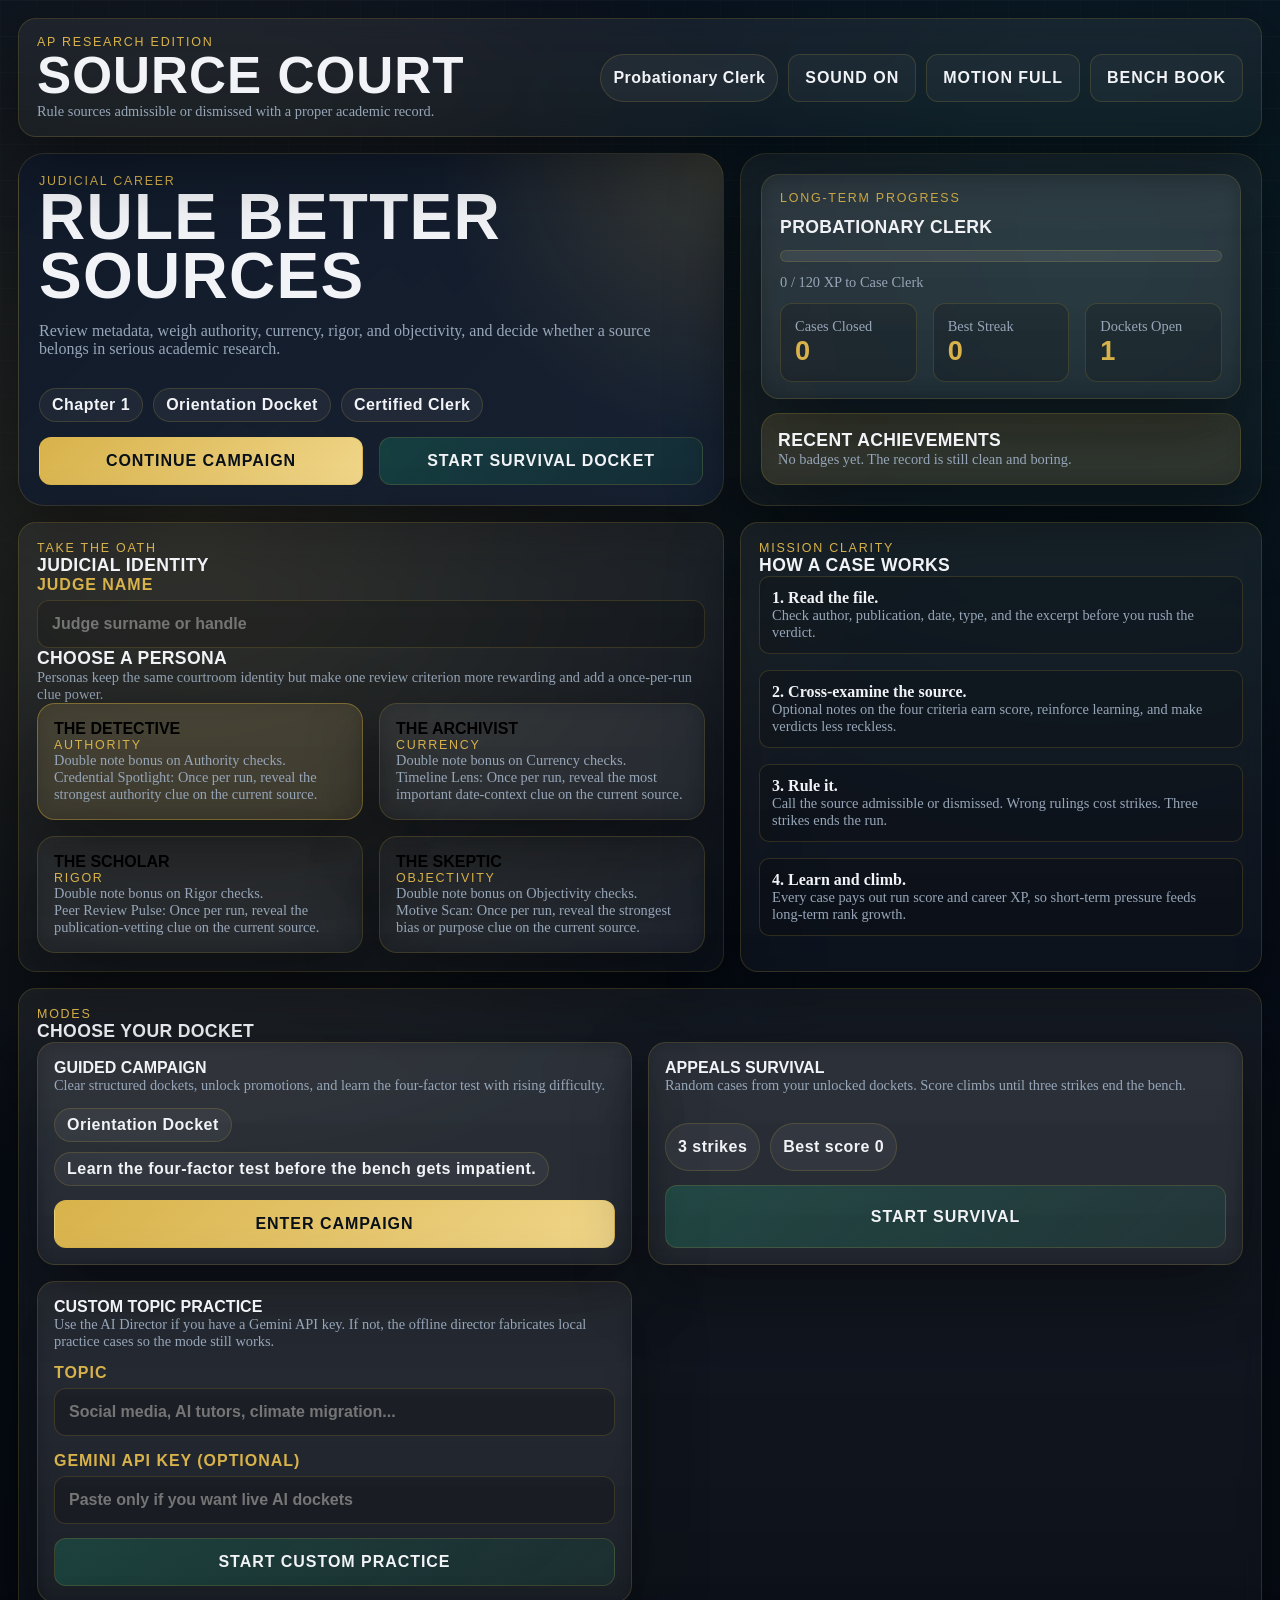
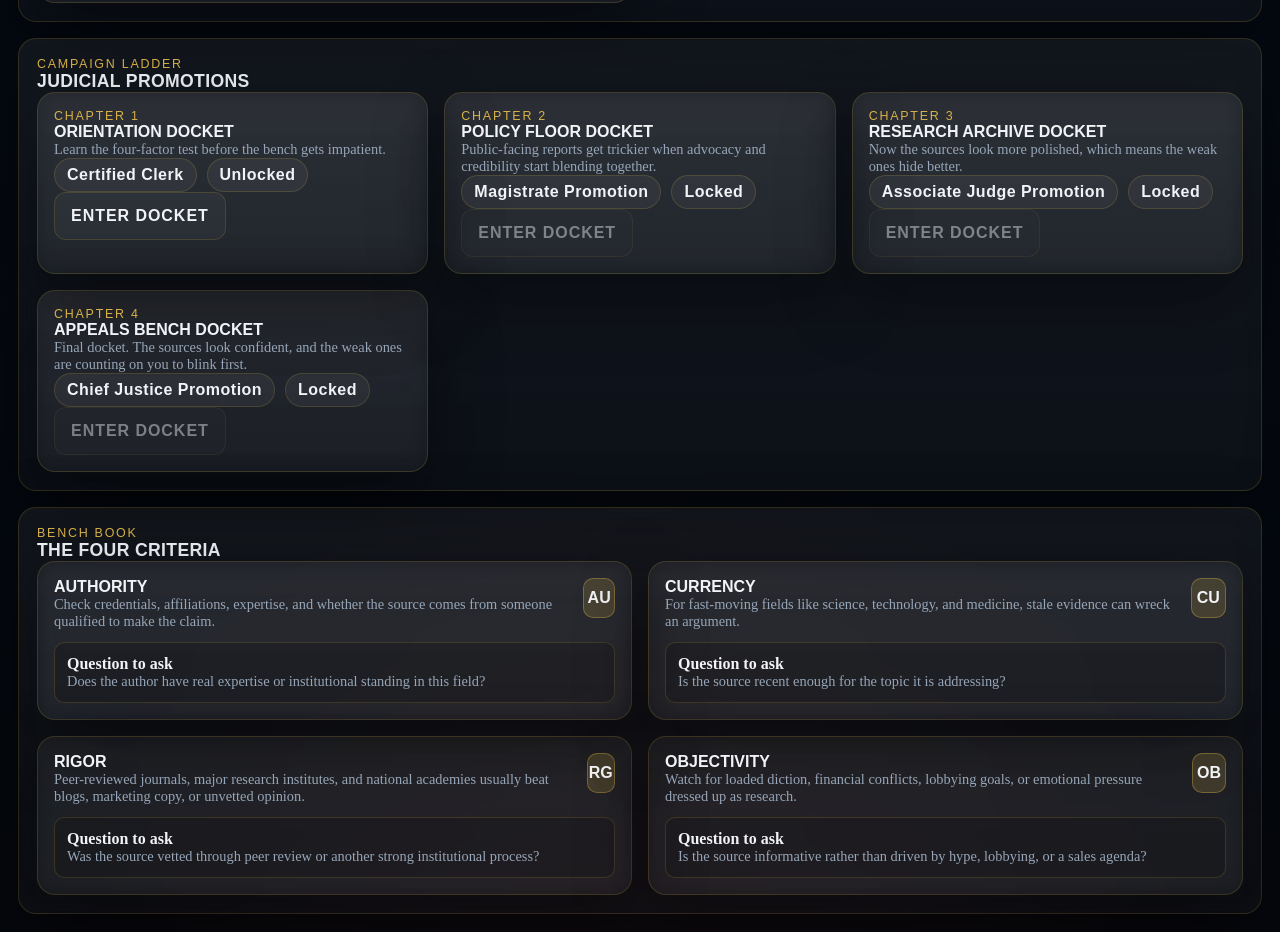
==== commit 583b4a78: "Update index.html" ====
--- a/Source Court2/index.html
+++ b/Source Court2/index.html
@@ -1,684 +1,22 @@
 <!DOCTYPE html>
 <html lang="en">
 <head>
-<meta charset="UTF-8">
-<meta name="viewport" content="width=device-width, initial-scale=1.0">
-<title>Source Court — AP Research Edition</title>
-<link rel="stylesheet" href="styles.css">
-<style>
-  /* Extra UX Styles for the Home Screen Steps */
-  .step-container {
-    background: rgba(255, 255, 255, 0.02);
-    border: 1px solid var(--line);
-    border-radius: var(--radius-md);
-    padding: 20px;
-    margin-bottom: 20px;
-    text-align: left;
-  }
-  .step-title {
-    font-size: 1.1rem;
-    font-weight: 800;
-    color: var(--text);
-    margin-bottom: 15px;
-    display: flex;
-    align-items: center;
-    gap: 10px;
-  }
-  .step-num {
-    background: var(--gold);
-    color: #000;
-    width: 28px;
-    height: 28px;
-    display: flex;
-    align-items: center;
-    justify-content: center;
-    border-radius: 50%;
-    font-size: 1rem;
-    font-weight: 900;
-  }
-  #error-message {
-    display: none;
-    background: rgba(239, 68, 68, 0.1);
-    border: 1px solid var(--dismiss);
-    color: var(--dismiss);
-    padding: 15px;
-    border-radius: var(--radius-md);
-    margin-bottom: 20px;
-    font-weight: bold;
-    text-align: center;
-    animation: shake 0.4s ease;
-  }
-  
-  @keyframes shake {
-    0%, 100% { transform: translateX(0); }
-    25% { transform: translateX(-5px); }
-    50% { transform: translateX(5px); }
-    75% { transform: translateX(-5px); }
-  }
-
-  .screen { display: none; }
-  .screen.active { display: block; animation: fadeUp 0.4s ease-out; }
-
-  @keyframes fadeUp {
-    from { opacity: 0; transform: translateY(15px); }
-    to   { opacity: 1; transform: translateY(0); }
-  }
-
-  /* Modals */
-  .modal-overlay {
-    position: fixed; top: 0; left: 0; right: 0; bottom: 0;
-    background: rgba(5, 8, 20, 0.9); backdrop-filter: blur(5px);
-    display: none; align-items: center; justify-content: center; z-index: 1000;
-  }
-  .modal-overlay.active { display: flex; }
-  .modal-content {
-    background: var(--surface); border: 1px solid var(--gold);
-    border-radius: var(--radius-lg); padding: 2.5rem; max-width: 600px; width: 90%;
-    box-shadow: 0 10px 50px rgba(212, 175, 55, 0.2); text-align: left;
-    max-height: 90vh; overflow-y: auto;
-  }
-  .modal-title {
-    color: var(--gold); font-size: 1.5rem; font-weight: 900;
-    text-transform: uppercase; margin-bottom: 1rem; text-align: center;
-  }
-  .def-block { background: rgba(255,255,255,0.03); border-radius: 8px; padding: 15px; margin-bottom: 15px; border-left: 4px solid var(--gold); }
-  .def-title { font-weight: 900; font-size: 1.1rem; text-transform: uppercase; margin-bottom: 5px; color: var(--gold); }
-  
-  .ai-spinner {
-    width: 60px; height: 60px; margin: 0 auto 20px auto;
-    border: 4px solid rgba(16, 185, 129, 0.2); border-top-color: var(--admit);
-    border-radius: 50%; animation: spin 1s linear infinite;
-  }
-  @keyframes spin { 100% { transform: rotate(360deg); } }
-</style>
+  <meta charset="UTF-8" />
+  <meta name="viewport" content="width=device-width, initial-scale=1.0" />
+  <title>Source Court — AP Research Edition</title>
+  <link rel="stylesheet" href="styles.css" />
 </head>
 <body>
-
-<div id="aiLoadingModal" class="modal-overlay">
-  <div class="modal-content" style="text-align: center; border-color: var(--admit); background: var(--bg);">
-    <div class="ai-spinner"></div>
-    <div style="color: var(--admit); font-weight: bold; letter-spacing: 0.1em; text-transform: uppercase;">AI Director fabricating next docket...</div>
+  <div id="app" class="app-shell">
+    <noscript>
+      <div class="noscript" style="color: white; text-align: center; padding: 50px;">
+        Source Court requires JavaScript to run.
+      </div>
+    </noscript>
   </div>
-</div>
-
-<div id="benchBookModal" class="modal-overlay">
-  <div class="modal-content">
-    <div class="modal-title">Instructions: The Bench Book</div>
-    <p style="color: var(--muted); margin-bottom: 1rem;">A judge must evaluate evidence systematically. Use these 4 criteria to determine if a source is admissible for academic research:</p>
-    
-    <div class="def-block">
-      <div class="def-title">1. Authority (Credentials)</div>
-      <div style="color: var(--muted); font-size: 0.95rem;">Is the author qualified to write on this topic? Look for degrees (Ph.D., M.D.), institutional affiliations, or extensive professional experience.</div>
-    </div>
-    <div class="def-block">
-      <div class="def-title">2. Currency (Date)</div>
-      <div style="color: var(--muted); font-size: 0.95rem;">Is the information up-to-date? For fast-moving fields like science or technology, sources should ideally be published within the last 5-7 years.</div>
-    </div>
-    <div class="def-block">
-      <div class="def-title">3. Objectivity (Bias & Agenda)</div>
-      <div style="color: var(--muted); font-size: 0.95rem;">Why was this written? To inform, persuade, or sell? Look for strong emotional language or financial conflicts of interest.</div>
-    </div>
-    <div class="def-block">
-      <div class="def-title">4. Rigor (Peer-Review)</div>
-      <div style="color: var(--muted); font-size: 0.95rem;">Has the information been vetted? The gold standard is <strong>Peer-Reviewed Academic Journals</strong> or major government reports.</div>
-    </div>
-
-    <button class="button primary" onclick="startGame(false)">⚖️ Start Official Campaign</button>
-  </div>
-</div>
-
-<div id="home" class="screen active" style="max-width: 700px; margin: 0 auto; padding: 40px 20px;">
-  <div style="text-align: center; margin-bottom: 30px;">
-    <span style="font-size: 4rem; display: block; margin-bottom: 10px; filter: drop-shadow(0 0 15px rgba(212, 175, 55, 0.5));">⚖️</span>
-    <div style="font-size: 3rem; font-weight: 900; letter-spacing: 0.1em; color: var(--gold); text-transform: uppercase; font-family: var(--display);">Source Court</div>
-    <div style="color: var(--muted); font-size: 1rem; margin-top: 5px; letter-spacing: 0.2em; text-transform: uppercase;">Survival Mode</div>
-  </div>
+  <div id="live-region" class="sr-only" aria-live="polite" aria-atomic="true"></div>
   
-  <div class="panel">
-    <div id="error-message"></div>
-
-    <div class="step-container">
-      <div class="step-title"><span class="step-num">1</span> Enter Your Name</div>
-      <input type="text" id="inp-name" placeholder="Judge's Last Name (e.g., Smith)" autocomplete="off">
-    </div>
-
-    <div class="step-container">
-      <div class="step-title"><span class="step-num">2</span> Select Your Playstyle</div>
-      <p style="font-size: 0.85rem; color: var(--muted); margin-bottom: 15px; line-height: 1.4;">Your persona grants you double points for correctly evaluating specific criteria during the game.</p>
-      
-      <div class="persona-grid">
-        <div class="persona-card p-auth" onclick="selectPersona('authority')">
-          <h3>The Detective</h3>
-          <span style="color: var(--gold); font-size: 0.8rem; font-weight: bold;">2x Points: Authority</span>
-          <span style="color: var(--muted); font-size: 0.75rem; margin-top: 5px;">Masters at verifying author credentials.</span>
-        </div>
-        <div class="persona-card p-curr" onclick="selectPersona('currency')">
-          <h3>The Archivist</h3>
-          <span style="color: var(--gold); font-size: 0.8rem; font-weight: bold;">2x Points: Currency</span>
-          <span style="color: var(--muted); font-size: 0.75rem; margin-top: 5px;">Masters at evaluating publication dates.</span>
-        </div>
-        <div class="persona-card p-bias" onclick="selectPersona('bias')">
-          <h3>The Skeptic</h3>
-          <span style="color: var(--gold); font-size: 0.8rem; font-weight: bold;">2x Points: Bias</span>
-          <span style="color: var(--muted); font-size: 0.75rem; margin-top: 5px;">Masters at sniffing out hidden agendas.</span>
-        </div>
-        <div class="persona-card p-peer" onclick="selectPersona('peer')">
-          <h3>The Scholar</h3>
-          <span style="color: var(--gold); font-size: 0.8rem; font-weight: bold;">2x Points: Rigor</span>
-          <span style="color: var(--muted); font-size: 0.75rem; margin-top: 5px;">Masters at verifying peer-reviewed research.</span>
-        </div>
-      </div>
-    </div>
-
-    <div class="step-container" style="margin-bottom: 0;">
-      <div class="step-title"><span class="step-num">3</span> Start the Docket</div>
-      
-      <div class="single-button-row">
-        <button class="button primary" onclick="startGame(false)">⚖️ Play Standard Campaign (Tutorial)</button>
-        <button class="button secondary" onclick="document.getElementById('benchBookModal').classList.add('active')">📖 Read Instructions (How to Play)</button>
-      </div>
-
-      <div style="display: flex; align-items: center; text-align: center; margin: 25px 0; color: var(--muted); font-size: 0.8rem; text-transform: uppercase; letter-spacing: 0.1em; font-weight: bold;">
-        <span style="flex: 1; border-bottom: 1px solid var(--line-strong); margin-right: 15px;"></span>
-        OR CUSTOM PRACTICE
-        <span style="flex: 1; border-bottom: 1px solid var(--line-strong); margin-left: 15px;"></span>
-      </div>
-      
-      <div style="display: grid; gap: 10px;">
-        <input type="text" id="inp-topic" placeholder="Enter topic: e.g., Fast food, Social media" style="border-color: rgba(16, 185, 129, 0.4);">
-        <button class="button" style="background: linear-gradient(135deg, #4ade80, #0d9488); color: #000; border: none;" onclick="startGame(true)">✨ Generate Endless AI Docket</button>
-      </div>
-    </div>
-
-  </div>
-</div>
-
-<div id="court" class="screen" style="max-width: 900px; margin: 0 auto; padding-top: 20px;">
-  <div class="topbar">
-    <div style="text-align: center;">
-      <div class="eyebrow" style="color: var(--muted);">Strikes</div>
-      <div style="font-size: 1.2rem; display: flex; gap: 5px;" id="hudStrikes">
-        <span class="strike-chip" id="s1"></span>
-        <span class="strike-chip" id="s2"></span>
-        <span class="strike-chip" id="s3"></span>
-      </div>
-    </div>
-    <div style="text-align: center;">
-      <div class="eyebrow" style="color: var(--muted);">Streak</div>
-      <div style="font-size: 1.2rem; font-weight: bold; font-family: monospace;" id="hudStreak">0 🔥</div>
-    </div>
-    <div style="text-align: center;">
-      <div class="eyebrow" style="color: var(--gold);">Score</div>
-      <div style="font-size: 1.2rem; font-weight: bold; font-family: monospace; color: var(--gold);" id="hudRep">0</div>
-    </div>
-  </div>
-
-  <div class="case-card">
-    <h2 style="font-family: var(--display); font-size: 1.6rem; margin-bottom: 15px;" id="cfTitle"></h2>
-    <div class="metadata-grid">
-      <span class="meta-key">Author</span><span class="meta-val" id="cfAuthor"></span>
-      <span class="meta-key">Publication</span><span class="meta-val" id="cfPub"></span>
-      <span class="meta-key">Date</span><span class="meta-val" id="cfDate"></span>
-      <span class="meta-key">Type</span><span class="meta-val" id="cfType"></span>
-    </div>
-    <div class="excerpt-box" id="cfExcerpt"></div>
-  </div>
-
-  <div class="panel">
-    <h3 class="panel-title" style="color: var(--gold); text-transform: uppercase; letter-spacing: 0.1em; font-size: 1rem; border-bottom: 1px solid var(--line); padding-bottom: 10px; margin-bottom: 20px;">Evidence Gathering (Optional)</h3>
-    
-    <div style="display: grid; gap: 20px;">
-      <div>
-        <div style="font-weight: bold; margin-bottom: 10px;"><span style="color: var(--gold);">1. AUTHORITY:</span> Does the author possess verifiable credentials in this field?</div>
-        <div style="display: flex; gap: 10px;">
-          <button class="button secondary yes" id="btn-q-auth-y" style="flex: 1;" onclick="answerQ('authority', true)">PASSES</button>
-          <button class="button secondary no" id="btn-q-auth-n" style="flex: 1;" onclick="answerQ('authority', false)">FAILS</button>
-        </div>
-      </div>
-      <div>
-        <div style="font-weight: bold; margin-bottom: 10px;"><span style="color: var(--gold);">2. CURRENCY:</span> Is this source sufficiently recent (usually 5-7 years)?</div>
-        <div style="display: flex; gap: 10px;">
-          <button class="button secondary yes" id="btn-q-curr-y" style="flex: 1;" onclick="answerQ('currency', true)">PASSES</button>
-          <button class="button secondary no" id="btn-q-curr-n" style="flex: 1;" onclick="answerQ('currency', false)">FAILS</button>
-        </div>
-      </div>
-      <div>
-        <div style="font-weight: bold; margin-bottom: 10px;"><span style="color: var(--gold);">3. RIGOR:</span> Was this published in a peer-reviewed academic journal?</div>
-        <div style="display: flex; gap: 10px;">
-          <button class="button secondary yes" id="btn-q-peer-y" style="flex: 1;" onclick="answerQ('peer', true)">PASSES</button>
-          <button class="button secondary no" id="btn-q-peer-n" style="flex: 1;" onclick="answerQ('peer', false)">FAILS</button>
-        </div>
-      </div>
-      <div>
-        <div style="font-weight: bold; margin-bottom: 10px;"><span style="color: var(--gold);">4. OBJECTIVITY:</span> Is this source objective and free from extreme bias?</div>
-        <div style="display: flex; gap: 10px;">
-          <button class="button secondary yes" id="btn-q-bias-y" style="flex: 1;" onclick="answerQ('bias', true)">PASSES</button>
-          <button class="button secondary no" id="btn-q-bias-n" style="flex: 1;" onclick="answerQ('bias', false)">FAILS</button>
-        </div>
-      </div>
-    </div>
-  </div>
-
-  <div class="ruling-grid">
-    <button class="ruling-button" data-verdict="true" onclick="submitRuling(true)">
-      <strong>Rule Admissible</strong>
-      <span style="font-size: 0.85rem; opacity: 0.8;">Source is credible & academic</span>
-    </button>
-    <button class="ruling-button" data-verdict="false" onclick="submitRuling(false)">
-      <strong>Rule Dismissed</strong>
-      <span style="font-size: 0.85rem; opacity: 0.8;">Source is flawed or biased</span>
-    </button>
-  </div>
-  <div style="height: 100px;"></div>
-</div>
-
-<div id="verdict" class="screen" style="max-width: 700px; margin: 0 auto; padding: 40px 20px;">
-  <div style="text-align: center; margin-bottom: 40px;">
-    <div class="stamp" id="verdictStamp"></div>
-    <div id="verdictPromo" style="display: inline-block; padding: 8px 16px; border-radius: 8px; font-weight: bold; text-transform: uppercase; letter-spacing: 0.1em; margin-top: 15px;"></div>
-    <div style="font-size: 1.5rem; font-weight: bold; color: var(--gold); font-family: monospace; margin-top: 15px;" id="verdictRoundScore">+0 SCORE</div>
-  </div>
-
-  <div class="panel" style="margin-bottom: 30px;">
-    <h3 style="color: var(--gold); text-transform: uppercase; font-size: 1rem; border-bottom: 1px solid var(--line); padding-bottom: 10px; margin-bottom: 15px;">Chief Justice Debrief</h3>
-    <div style="font-size: 1.1rem; line-height: 1.6; margin-bottom: 25px;" id="verdictExp"></div>
-    
-    <div id="ceResultsBox" style="display: grid; gap: 10px; margin-bottom: 25px;"></div>
-
-    <div id="aiDebriefZone" style="display: none;">
-      <button class="button" id="btnAskAI" style="width: 100%; background: rgba(74, 222, 128, 0.1); border: 1px solid var(--admit); color: var(--admit);" onclick="askAIForDebrief()">✨ Ask AI Director for detailed breakdown</button>
-      <div id="aiExpBox" style="margin-top: 15px; background: rgba(0,0,0,0.5); border-left: 3px solid var(--admit); padding: 15px; line-height: 1.5; display: none;"></div>
-    </div>
-  </div>
-
-  <button class="button primary" style="width: 100%; padding: 20px; font-size: 1.2rem;" onclick="nextCase()">Bring in the Next Source</button>
-</div>
-
-<div id="end" class="screen" style="max-width: 500px; margin: 0 auto; text-align: center; padding: 20px;">
-  <div class="panel" id="endCard" style="padding: 50px 30px; margin-top: 40px;">
-    <div style="font-size: 3rem; font-weight: 900; text-transform: uppercase; font-family: var(--display); margin-bottom: 10px; color: var(--dismiss);" id="endTitle">MISTRIAL</div>
-    <div style="color: var(--muted); font-size: 1.2rem; margin-bottom: 30px;" id="endRank">You Have Been Disbarred (3 Strikes)</div>
-    
-    <div style="display: grid; grid-template-columns: 1fr 1fr; gap: 15px; margin-bottom: 30px;">
-      <div style="background: rgba(0,0,0,0.3); padding: 20px; border-radius: 8px; border: 1px solid var(--line);">
-        <div style="font-size: 2.5rem; font-weight: bold; color: var(--gold); font-family: monospace;" id="endRep">0</div>
-        <div style="font-size: 0.8rem; text-transform: uppercase; font-weight: bold; letter-spacing: 0.1em; color: var(--muted);">Total Score</div>
-      </div>
-      <div style="background: rgba(0,0,0,0.3); padding: 20px; border-radius: 8px; border: 1px solid var(--line);">
-        <div style="font-size: 2.5rem; font-weight: bold; color: #fbbf24; font-family: monospace;" id="endStreak">0</div>
-        <div style="font-size: 0.8rem; text-transform: uppercase; font-weight: bold; letter-spacing: 0.1em; color: var(--muted);">Best Streak</div>
-      </div>
-    </div>
-    
-    <button class="button primary" style="width: 100%;" onclick="location.reload()">Return to Main Menu</button>
-  </div>
-</div>
-
-<script>
-const DEFAULT_CASES = [
-  {
-    title: "The Miracle Berry That Melts Belly Fat Fast",
-    author: "Dr. Wellness (Blogger)",
-    publication: "Holistic Health Daily Blog",
-    date: "2024",
-    type: "Blog Post / Advertisement",
-    excerpt: "\"Big Pharma doesn't want you to know about this Amazonian super-berry! Clinical trials are expensive, so we don't have them yet, but thousands of my customers swear by my $89 supplement. If you truly care about your family's health, buy it today before the government bans it!\"",
-    ansAuthority: false, ansCurrency: true, ansPeer: false, ansBias: false,
-    isAdmissible: false,
-    explanation: "This is a classic textbook example of an unreliable source. The author has no verifiable academic credentials, there is no peer-reviewed science, and the extreme emotional language reveals a clear financial bias to sell a product."
-  },
-  {
-    title: "Global Sea Level Rise Projections 2020-2050",
-    author: "Dr. Elena Rostova, Ph.D. Climatology",
-    publication: "Nature Climate Change",
-    date: "2023",
-    type: "Peer-Reviewed Academic Journal",
-    excerpt: "\"Using satellite altimetry data from 1993 to 2022, this study projects a median sea-level increase of 0.25 meters by 2050 under the RCP4.5 emissions scenario. Margins of error were calculated using a Monte Carlo simulation. Funding was provided entirely by the National Science Foundation, with no declared conflicts of interest.\"",
-    ansAuthority: true, ansCurrency: true, ansPeer: true, ansBias: true,
-    isAdmissible: true,
-    explanation: "This is the gold standard for academic research. The author is a credentialed expert, the data is current, the journal is heavily peer-reviewed, and the language is objective and strictly factual with transparent funding."
-  },
-  {
-    title: "The Internet's Effect on Adolescent Attention Spans",
-    author: "Dr. Marcus Vance, Cognitive Psychologist",
-    publication: "Journal of Educational Psychology",
-    date: "1998",
-    type: "Peer-Reviewed Academic Journal",
-    excerpt: "\"Our study of 400 high school students indicates that spending more than two hours a week on 'World Wide Web' chat rooms correlates with a 15% decrease in sustained reading focus. As dial-up modems become more prevalent in households, educators must monitor this digital distraction carefully.\"",
-    ansAuthority: true, ansCurrency: false, ansPeer: true, ansBias: true,
-    isAdmissible: false,
-    explanation: "While this source is written by an expert and peer-reviewed, it must be DISMISSED due to lack of currency. In the context of internet technology and social media, a study from 1998 (dial-up modems) is entirely obsolete and irrelevant to modern research."
-  },
-  {
-    title: "Why Nuclear Energy is a Dangerous Distraction",
-    author: "Sarah Jenkins, Communications Director",
-    publication: "The Green Earth Alliance Policy Brief",
-    date: "2024",
-    type: "Think Tank / Advocacy Report",
-    excerpt: "\"Despite industry claims of safety, nuclear power remains a terrifying existential threat to humanity. We must abandon all nuclear projects immediately and funnel those billions into solar and wind. Our organization will continue lobbying Congress until every reactor is shut down.\"",
-    ansAuthority: false, ansCurrency: true, ansPeer: false, ansBias: false,
-    isAdmissible: false,
-    explanation: "This is an advocacy piece, not an academic source. The author is a PR director, not a scientist. The language ('terrifying existential threat') is highly emotional, and the organization's stated purpose is lobbying, revealing a strong political agenda."
-  }
-];
-
-const apiKey = ""; 
-
-async function callGeminiAPI(userText, systemText, schema = null) {
-  if (!apiKey) throw new Error("No API key provided.");
-  const url = `https://generativelanguage.googleapis.com/v1beta/models/gemini-2.5-flash-preview-09-2025:generateContent?key=${apiKey}`;
-  const payload = {
-    contents: [{ parts: [{ text: userText }] }],
-    systemInstruction: { parts: [{ text: systemText }] }
-  };
-  if (schema) {
-    payload.generationConfig = { responseMimeType: "application/json", responseSchema: schema };
-  }
-  
-  const res = await fetch(url, { method: "POST", headers: { "Content-Type": "application/json" }, body: JSON.stringify(payload) });
-  if (!res.ok) throw new Error(`HTTP error! status: ${res.status}`);
-  const data = await res.json();
-  const text = data.candidates[0].content.parts[0].text;
-  return schema ? JSON.parse(text) : text;
-}
-
-const aiCaseSchema = {
-  type: "OBJECT",
-  properties: {
-    title: { type: "STRING" },
-    author: { type: "STRING" },
-    publication: { type: "STRING" },
-    date: { type: "STRING" },
-    type: { type: "STRING" },
-    excerpt: { type: "STRING" },
-    ansAuthority: { type: "BOOLEAN" },
-    ansCurrency: { type: "BOOLEAN" },
-    ansPeer: { type: "BOOLEAN" },
-    ansBias: { type: "BOOLEAN" },
-    isAdmissible: { type: "BOOLEAN" },
-    explanation: { type: "STRING" }
-  }
-};
-
-let state = {
-  playerName: "",
-  persona: null,
-  isCustomMode: false,
-  topic: "",
-  cases: [],
-  currentCaseIdx: 0,
-  currentCaseObj: null,
-  rep: 0,
-  streak: 0,
-  maxStreak: 0,
-  strikes: 0,
-  currentAnswers: { authority: null, currency: null, peer: null, bias: null }
-};
-
-function showScreen(id) {
-  document.querySelectorAll(".screen").forEach(s => s.classList.remove("active"));
-  document.getElementById(id).classList.add("active");
-  window.scrollTo(0, 0);
-}
-
-function updateHUD() {
-  document.getElementById("hudRep").textContent = Math.floor(state.rep);
-  document.getElementById("hudStreak").textContent = `${state.streak} 🔥`;
-  if (state.streak >= 3) document.getElementById("hudStreak").style.color = "#fbbf24";
-  else document.getElementById("hudStreak").style.color = "inherit";
-
-  for(let i=1; i<=3; i++) {
-    const icon = document.getElementById(`s${i}`);
-    if (state.strikes >= i) icon.classList.add('lost');
-    else icon.classList.remove('lost');
-  }
-}
-
-function selectPersona(type) {
-  state.persona = type;
-  document.querySelectorAll('.persona-card').forEach(c => c.classList.remove('selected'));
-  document.querySelector(`.p-${type.substring(0,4)}`).classList.add('selected');
-}
-
-function answerQ(qType, val) {
-  state.currentAnswers[qType] = val;
-  const yBtn = document.getElementById(`btn-q-${qType.substring(0,4)}-y`);
-  const nBtn = document.getElementById(`btn-q-${qType.substring(0,4)}-n`);
-  
-  // Reset
-  yBtn.style.background = "var(--surface)"; yBtn.style.borderColor = "var(--line-strong)"; yBtn.style.color = "var(--text)";
-  nBtn.style.background = "var(--surface)"; nBtn.style.borderColor = "var(--line-strong)"; nBtn.style.color = "var(--text)";
-
-  // Highlight
-  if (val === true) {
-    yBtn.style.background = "rgba(16, 185, 129, 0.1)"; yBtn.style.borderColor = "var(--admit)"; yBtn.style.color = "var(--admit)";
-  } else {
-    nBtn.style.background = "rgba(239, 68, 68, 0.1)"; nBtn.style.borderColor = "var(--dismiss)"; nBtn.style.color = "var(--dismiss)";
-  }
-}
-
-async function startGame(isCustom) {
-  const name = document.getElementById("inp-name").value.trim();
-  const errorBox = document.getElementById("error-message");
-  
-  if (!name) { 
-    errorBox.textContent = "Step 1: Please enter your name to take the oath.";
-    errorBox.style.display = "block";
-    return; 
-  }
-  if (!state.persona) {
-    errorBox.textContent = "Step 2: Please select a Playstyle (Persona) before starting.";
-    errorBox.style.display = "block";
-    return;
-  }
-
-  if (isCustom) {
-    state.topic = document.getElementById("inp-topic").value.trim();
-    if (!state.topic) { 
-        errorBox.textContent = "Step 3: Please enter a topic for the Custom AI Practice.";
-        errorBox.style.display = "block";
-        return; 
-    }
-    if (!apiKey) {
-        errorBox.textContent = "API Key missing. Custom Practice cannot connect to AI Director.";
-        errorBox.style.display = "block";
-        return;
-    }
-  }
-  
-  errorBox.style.display = "none";
-  state.playerName = name;
-  state.rep = 0; state.streak = 0; state.maxStreak = 0; state.strikes = 0;
-  state.currentCaseIdx = 0; state.isCustomMode = isCustom;
-
-  if (isCustom) {
-    await fetchNextAICase();
-  } else {
-    state.cases = [...DEFAULT_CASES];
-    state.currentCaseObj = state.cases[0];
-    loadCase();
-  }
-}
-
-async function fetchNextAICase() {
-  document.getElementById("aiLoadingModal").classList.add("active");
-  try {
-    const sysPrompt = `You are an AP Research teacher generating a source evaluation exercise. 
-    Topic: ${state.topic}. 
-    Create a highly realistic source. Randomly decide if it should be an excellent, admissible peer-reviewed source OR a flawed, dismissable source. Fill out the boolean answers accurately.`;
-    
-    const customCase = await callGeminiAPI("Generate a new source to evaluate.", sysPrompt, aiCaseSchema);
-    state.currentCaseObj = customCase;
-    document.getElementById("aiLoadingModal").classList.remove("active");
-    loadCase();
-  } catch (e) {
-    document.getElementById("aiLoadingModal").classList.remove("active");
-    alert("The AI Director failed to generate the next docket. Check connection or API Key.");
-  }
-}
-
-function loadCase() {
-  const c = state.currentCaseObj;
-  state.currentAnswers = { authority: null, currency: null, peer: null, bias: null };
-
-  // Reset UI Buttons
-  ['auth', 'curr', 'peer', 'bias'].forEach(q => {
-      ['y', 'n'].forEach(b => {
-          const btn = document.getElementById(`btn-q-${q}-${b}`);
-          btn.style.background = "var(--surface)"; btn.style.borderColor = "var(--line-strong)"; btn.style.color = "var(--text)";
-      });
-  });
-  
-  updateHUD();
-  
-  document.getElementById("cfTitle").textContent = c.title;
-  document.getElementById("cfAuthor").textContent = c.author;
-  document.getElementById("cfPub").textContent = c.publication;
-  document.getElementById("cfDate").textContent = c.date;
-  document.getElementById("cfType").textContent = c.type;
-  document.getElementById("cfExcerpt").innerHTML = `"${c.excerpt}"`;
-
-  showScreen("court");
-}
-
-function submitRuling(playerRuling) {
-  const c = state.currentCaseObj;
-  const rulingCorrect = (playerRuling === c.isAdmissible);
-  let repEarned = 0;
-  
-  if (rulingCorrect) {
-    state.streak++;
-    if (state.streak > state.maxStreak) state.maxStreak = state.streak;
-    
-    let multiplier = 1 + (state.streak * 0.1);
-    repEarned = Math.floor(50 * multiplier);
-    
-    const checks = [
-      { key: 'authority', correct: c.ansAuthority }, { key: 'currency',  correct: c.ansCurrency },
-      { key: 'peer', correct: c.ansPeer }, { key: 'bias', correct: c.ansBias }
-    ];
-    checks.forEach(chk => {
-      if (state.currentAnswers[chk.key] === chk.correct) {
-        let pts = Math.floor(10 * multiplier);
-        if (state.persona === chk.key) pts *= 2; 
-        repEarned += pts;
-      }
-    });
-    state.rep += repEarned;
-  } else {
-    state.strikes++;
-    state.streak = 0; 
-  }
-
-  updateHUD();
-  buildVerdictScreen(rulingCorrect, playerRuling, c, repEarned);
-}
-
-function buildVerdictScreen(rulingCorrect, playerRuling, c, repEarned) {
-  const stampEl = document.getElementById("verdictStamp");
-  stampEl.textContent = playerRuling ? "ADMISSIBLE" : "DISMISSED";
-  stampEl.className = `stamp ${rulingCorrect ? 'good' : 'bad'}`;
-
-  const promoEl = document.getElementById("verdictPromo");
-  if (rulingCorrect) {
-    promoEl.textContent = `JUDGMENT UPHELD (+1 STREAK)`;
-    promoEl.style.background = "rgba(16, 185, 129, 0.1)"; promoEl.style.color = "var(--admit)"; promoEl.style.border = "1px solid var(--admit)";
-    document.getElementById("verdictRoundScore").textContent = `+${repEarned} SCORE`;
-  } else {
-    promoEl.textContent = `OBJECTION SUSTAINED (-1 STRIKE)`;
-    promoEl.style.background = "rgba(239, 68, 68, 0.1)"; promoEl.style.color = "var(--dismiss)"; promoEl.style.border = "1px solid var(--dismiss)";
-    document.getElementById("verdictRoundScore").textContent = `+0 SCORE`;
-  }
-
-  document.getElementById("verdictExp").innerHTML = `<strong>Actual Ruling: ${c.isAdmissible ? 'Admissible' : 'Dismissed'}.</strong><br>${c.explanation}`;
-  
-  const resultsHTML = [];
-  const checks = [
-    { key: 'authority', name: 'Authority', correct: c.ansAuthority },
-    { key: 'currency',  name: 'Currency',  correct: c.ansCurrency },
-    { key: 'peer',      name: 'Rigor', correct: c.ansPeer },
-    { key: 'bias',      name: 'Objectivity',  correct: c.ansBias }
-  ];
-
-  checks.forEach(chk => {
-    const playerAns = state.currentAnswers[chk.key];
-    if (playerAns !== null) {
-      const isCorrect = (playerAns === chk.correct);
-      const color = isCorrect ? "var(--admit)" : "var(--dismiss)";
-      resultsHTML.push(`
-        <div style="display: flex; align-items: center; justify-content: space-between; padding: 12px 15px; background: rgba(0,0,0,0.3); border-radius: 8px; border-left: 4px solid ${color};">
-          <span style="font-size: 0.9rem; font-weight: 600;">${chk.name}: You guessed ${playerAns ? 'Passes' : 'Fails'} (Actually ${chk.correct ? 'Passes' : 'Fails'})</span>
-        </div>
-      `);
-    }
-  });
-  document.getElementById("ceResultsBox").innerHTML = resultsHTML.length > 0 ? resultsHTML.join("") : "<p style='color: var(--muted); font-size: 0.9rem;'>No evidence gathering attempted.</p>";
-
-  const btnAI = document.getElementById("btnAskAI");
-  if (apiKey) {
-      document.getElementById("aiDebriefZone").style.display = "block";
-      document.getElementById("aiExpBox").style.display = "none";
-      btnAI.style.display = "block";
-      btnAI.textContent = "✨ Ask AI Director for detailed breakdown";
-      btnAI.disabled = false;
-  }
-
-  showScreen("verdict");
-}
-
-async function askAIForDebrief() {
-  const c = state.currentCaseObj;
-  const btn = document.getElementById("btnAskAI");
-  const box = document.getElementById("aiExpBox");
-  btn.textContent = "Analyzing source..."; btn.disabled = true;
-
-  try {
-    const sysPrompt = `You are a legal/academic mentor. The student evaluated this source:\nTitle: ${c.title}\nExcerpt: ${c.excerpt}\nProvide a 2-sentence encouraging explanation of WHY this source is ${c.isAdmissible ? 'Admissible' : 'Dismissed'} based on AP Research standards.`;
-    const exp = await callGeminiAPI("Analyze this source.", sysPrompt);
-    box.innerHTML = `<strong>✨ AI Chief Justice:</strong> ${exp}`;
-    box.style.display = "block"; btn.style.display = "none";
-  } catch (e) {
-    btn.textContent = "Connection lost. Try again."; btn.disabled = false;
-  }
-}
-
-async function nextCase() {
-  if (state.strikes >= 3) {
-    showEndScreenData();
-    return;
-  }
-  if (state.isCustomMode) {
-    await fetchNextAICase();
-  } else {
-    state.currentCaseIdx++;
-    if (state.currentCaseIdx >= state.cases.length) {
-      document.getElementById('endTitle').textContent = "TUTORIAL CLEARED";
-      document.getElementById('endTitle').style.color = "var(--admit)";
-      document.getElementById('endRank').textContent = "Tutorial Complete. Ready for Custom Practice Mode.";
-      document.getElementById('endCard').style.borderColor = "var(--admit)";
-      showEndScreenData();
-    } else {
-      state.currentCaseObj = state.cases[state.currentCaseIdx];
-      loadCase();
-    }
-  }
-}
-
-function showEndScreenData() {
-  let currentScore = 0;
-  let targetScore = state.rep;
-  let step = Math.max(1, Math.floor(targetScore / 40));
-  let scoreEl = document.getElementById("endRep");
-  
-  let timer = setInterval(() => {
-    currentScore += step;
-    if(currentScore >= targetScore) { currentScore = targetScore; clearInterval(timer); }
-    scoreEl.textContent = currentScore;
-  }, 30);
-
-  document.getElementById("endStreak").textContent = `${state.maxStreak} 🔥`;
-  showScreen("end");
-}
-</script>
+  <script src="data.js"></script>
+  <script src="app.js"></script>
 </body>
 </html>
